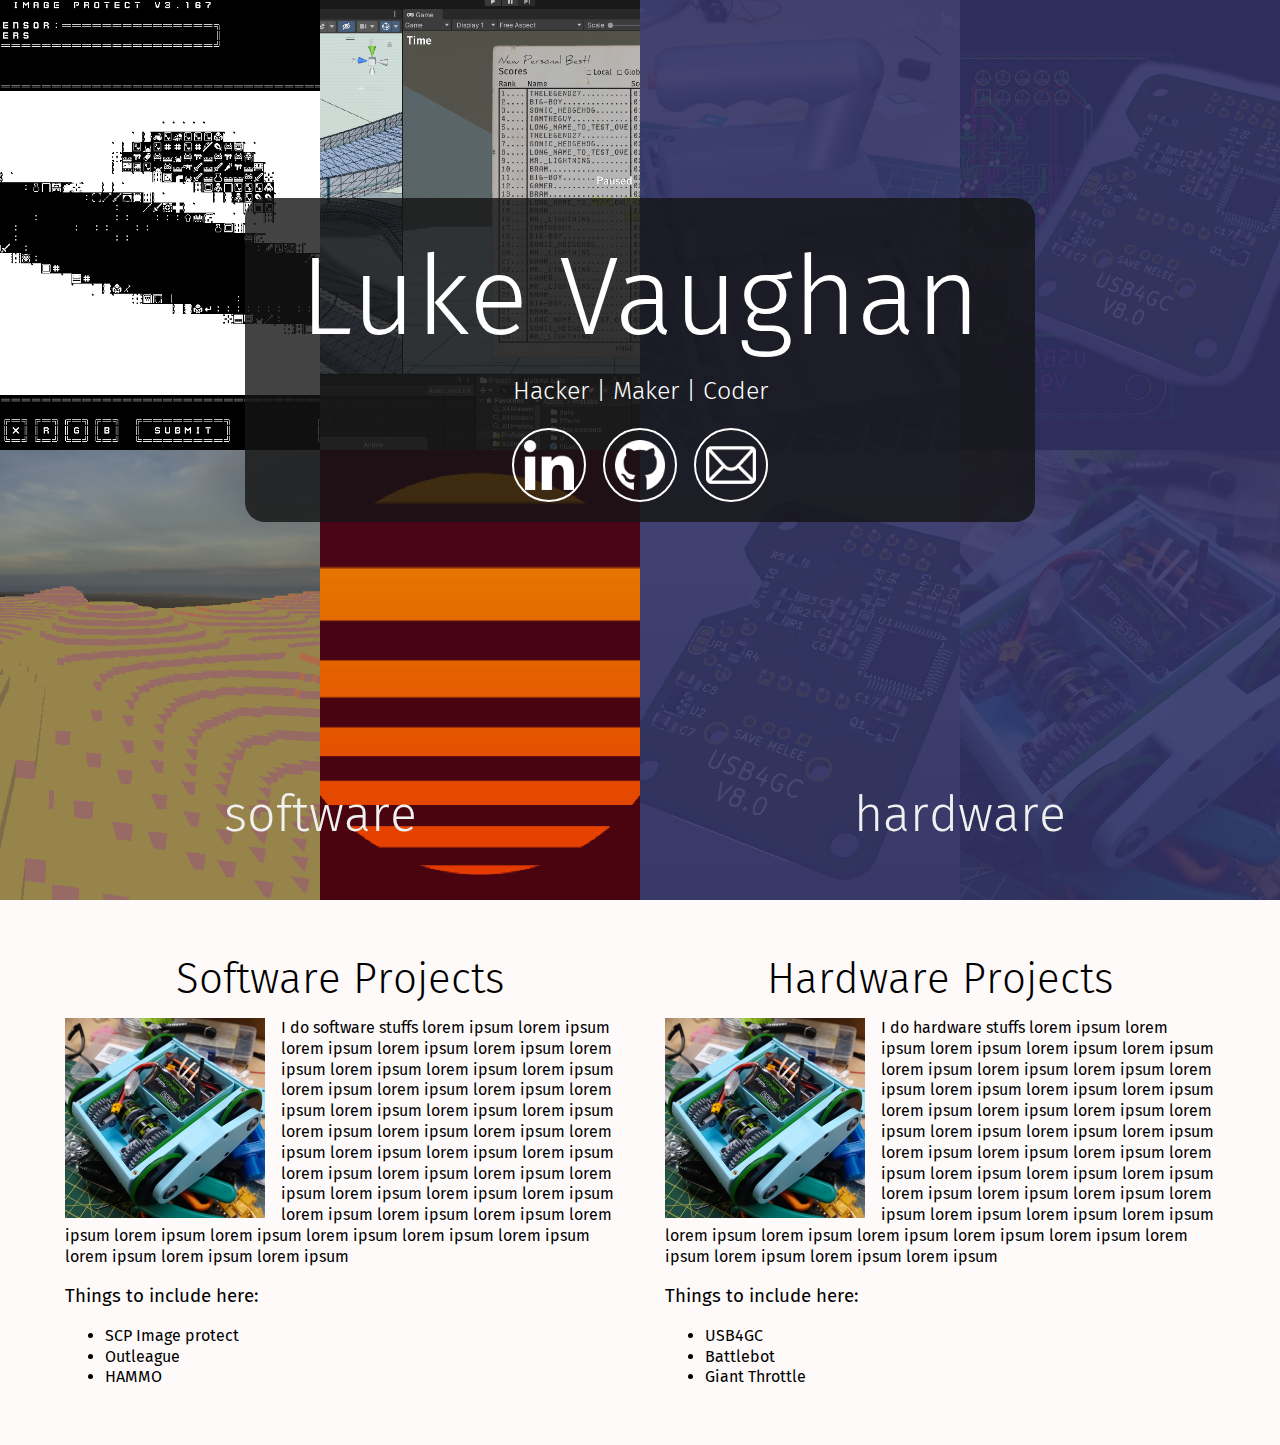
==== index.html @ b19def29 "no more placeholder images" ====
<!DOCTYPE html>
<html lang="en-US">
	<meta name='robots' content='noindex,nofollow' />
    <head>
        <title>BadRAM Portfolio</title>
        <link href="style.css" rel="stylesheet">
    </head>
    <body>
    	<div class="splits">
    		<div class="split">
                <a href="#software">
                <div class="splitcurtain"> </div>
                <img src="imageprotect.jpg" class="splitimg">
                <img src="outleague.png" class="splitimg">
                <img src="voxels.png" class="splitimg">
                <img src="sun.png" class="splitimg">
    			<div class="splitText"><h1>software</h1></div> </a>
    		</div>
    		<div class="split">
                <a href="#hardware">
                <div class="splitcurtain"> </div>
                <img src="throttle.jpg" class="splitimg">
                <img src="pcbfancy.png" class="splitimg">
                <img src="usb4gc.png" class="splitimg">
                <img src="battlebot.png" class="splitimg">
    			<div class="splitText"><h1>hardware</h1></div> </a>
    		</div>
		</div>
        <div class="namePanel">
            <h1 style="font-size: 110px;">Luke Vaughan</h1>
            Hacker | Maker | Coder <br>
            <a href="https://www.linkedin.com/in/Luke-V" class="icons"><img src="icons/linkedin.png" class="iconimg"></a>
            <a href="https://github.com/BadRAM" class="icons"><img src="icons/github.png" class="iconimg"></a>
            <!-- <a href="" class="icons"><img src="icons/document.png" class="iconimg"></a> -->
            <a href="mailto://VaughanLuke32@gmail.com" class="icons"><img src="icons/mail.png" class="iconimg"></a>
        </div>
        <main>
            <section id="software">
                <h1 class="section-header">Software Projects</h1>
                <img src="battlebot.png" class="projectimg">
                <p>
                	I do software stuffs lorem ipsum lorem ipsum lorem ipsum lorem ipsum lorem ipsum lorem ipsum lorem ipsum lorem ipsum lorem ipsum lorem ipsum lorem ipsum lorem ipsum lorem ipsum lorem ipsum lorem ipsum lorem ipsum lorem ipsum lorem ipsum lorem ipsum lorem ipsum lorem ipsum lorem ipsum lorem ipsum lorem ipsum lorem ipsum lorem ipsum lorem ipsum lorem ipsum lorem ipsum lorem ipsum lorem ipsum lorem ipsum lorem ipsum lorem ipsum lorem ipsum lorem ipsum lorem ipsum lorem ipsum lorem ipsum lorem ipsum lorem ipsum lorem ipsum
                </p>
	            <h3>Things to include here:</h3>
	            <ul>
                	<li>SCP Image protect</li>
                	<li>Outleague</li>
                	<li>HAMMO</li>
            	</ul>
            </section>
            <section id="hardware">
                <h1 class="section-header">Hardware Projects</h1>
                <img src="battlebot.png" class="projectimg">
                <p>
                	I do hardware stuffs lorem ipsum lorem ipsum lorem ipsum lorem ipsum lorem ipsum lorem ipsum lorem ipsum lorem ipsum lorem ipsum lorem ipsum lorem ipsum lorem ipsum lorem ipsum lorem ipsum lorem ipsum lorem ipsum lorem ipsum lorem ipsum lorem ipsum lorem ipsum lorem ipsum lorem ipsum lorem ipsum lorem ipsum lorem ipsum lorem ipsum lorem ipsum lorem ipsum lorem ipsum lorem ipsum lorem ipsum lorem ipsum lorem ipsum lorem ipsum lorem ipsum lorem ipsum lorem ipsum lorem ipsum lorem ipsum lorem ipsum lorem ipsum lorem ipsum
                </p>
                <h3 style="font-weight: normal;">Things to include here:</h3>
                <ul>
	                <li>USB4GC</li>
	                <li>Battlebot </li>
	                <li>Giant Throttle </li>
	            </ul>
            </section>
        </main>
        <footer>
        </footer>
    </body>
</html>
---- style.css ----
/* Global */
html,
body {
    background-color: #FFFAFA;
    font-family: "fira", sans-serif; 
    font-size: 16px;
    line-height: 1.3em;

    width: 100%;

    margin: 0px;

    /* flex stuff */
    display: flex;
    flex-direction: column;
    align-items: center;
    gap: 1em;
}

h1 {
    font-family: "fira-light";
    font-weight: normal;
}

h2, h3, h4{
    font-family: "fira";
    font-weight: normal;
}

/* Links */
body a {
    color: #9999F0;
    font-weight: bold;
    text-decoration: none;
}

/* All content */
main, header, footer, nav {
    background-color: #FFFAFA;
    width: 1200px;
    z-index: 5;
}

/* Banner */
header {
    background-color: inherit;
    padding: 25px;
    font-family: monospace;
    text-align: center;
}

/* Main content */
main {
    display: flex;
    flex-direction: row;
    /*gap: 1em;*/
}

main section {
    padding: 25px;
    flex: 2;
}

/* Footer */
footer {
    background-color: inherit;
    display: flex;
    justify-content: center;
}

.splits {
    width: 100%;
    height: 100vh;
    /*background-color: #333366;*/
/*    position: absolute;
    top: 0px;
    right: 0px;*/
    z-index: 2;
}

.split {
    float:left;
    width: 50%;
    height: 100%;
/*    opacity: 0.1;
    transition: 0.5s;*/
}


.splitcurtain
{
    position: absolute;
    width: 50%;
    height: 100%;
    margin: 0;
    padding: 0;
    z-index: 3;
    background-color: #333366;
    opacity: 0.9;
    transition: 0.5s;
}

.splitcurtain:hover {opacity: 0}


.splitimg {
    float: left;
    width:50%; 
    height:50%; 
    object-fit:cover;
    z-index: 2;
}


.splitText {
    color: #F0F0F0;
    position: absolute;
    bottom: 10%;
    height: 40px;
    width: 50%;
    text-align: center;
    font-size: 25px;
    font-family: "fira", sans-serif;
    pointer-events: none; 
    z-index: 6;
}

.section-header {
    text-align: center; 
    font-size: 42px;
}

.namePanel {
    position: absolute;
    top: 40%;
    left: 50%;
    transform: translateX(-50%) translateY(-50%);
    width: 760px;
    font-family: "fira-light", sans-serif;
    text-align: center;
    color: #FFFFFF;

    /*color: #605BA3;*/
    font-size: 25px;

    padding: 15px;
    border-radius: 20px;
    background-color: rgba(20, 20, 20, 0.8);
    z-index: 5;
}


.nameText {
    opacity: 1;
}

.icons {
    margin: 5px;
    margin-top: 26px;
    padding: 10px;
    background-color: rgba(255, 255, 255, 0.0);
    color: #FFFFFF;
    border-radius: 50%;
    /*border-width: 2px;
    border-style: solid;*/
    border: 2px solid #FFFFFF;
    display: inline-block;
    height: 50px;
    width: 50px;
    transition: 0.2s;
}

.icons:hover {background-color: rgba(102, 102, 204, 1.0);}

.iconimg {
    height: 50px;
    width: 50px;
    transition: 0.2s;
    color: #FFFFFF;
}

.iconimg:hover {color: #000000;}

.projectimg {
    float: left;
    width: 200px;
    object-fit: fill;
    margin-right: 16px;
}


@font-face {
  font-family: rubik;
  src: url(font/rubik/Rubik-Regular.ttf);
}

@font-face {
  font-family: fira;
  src: url(font/fira/FiraSans-Regular.ttf);
}

@font-face {
  font-family: fira-light;
  src: url(font/fira/FiraSans-Light.ttf);
}
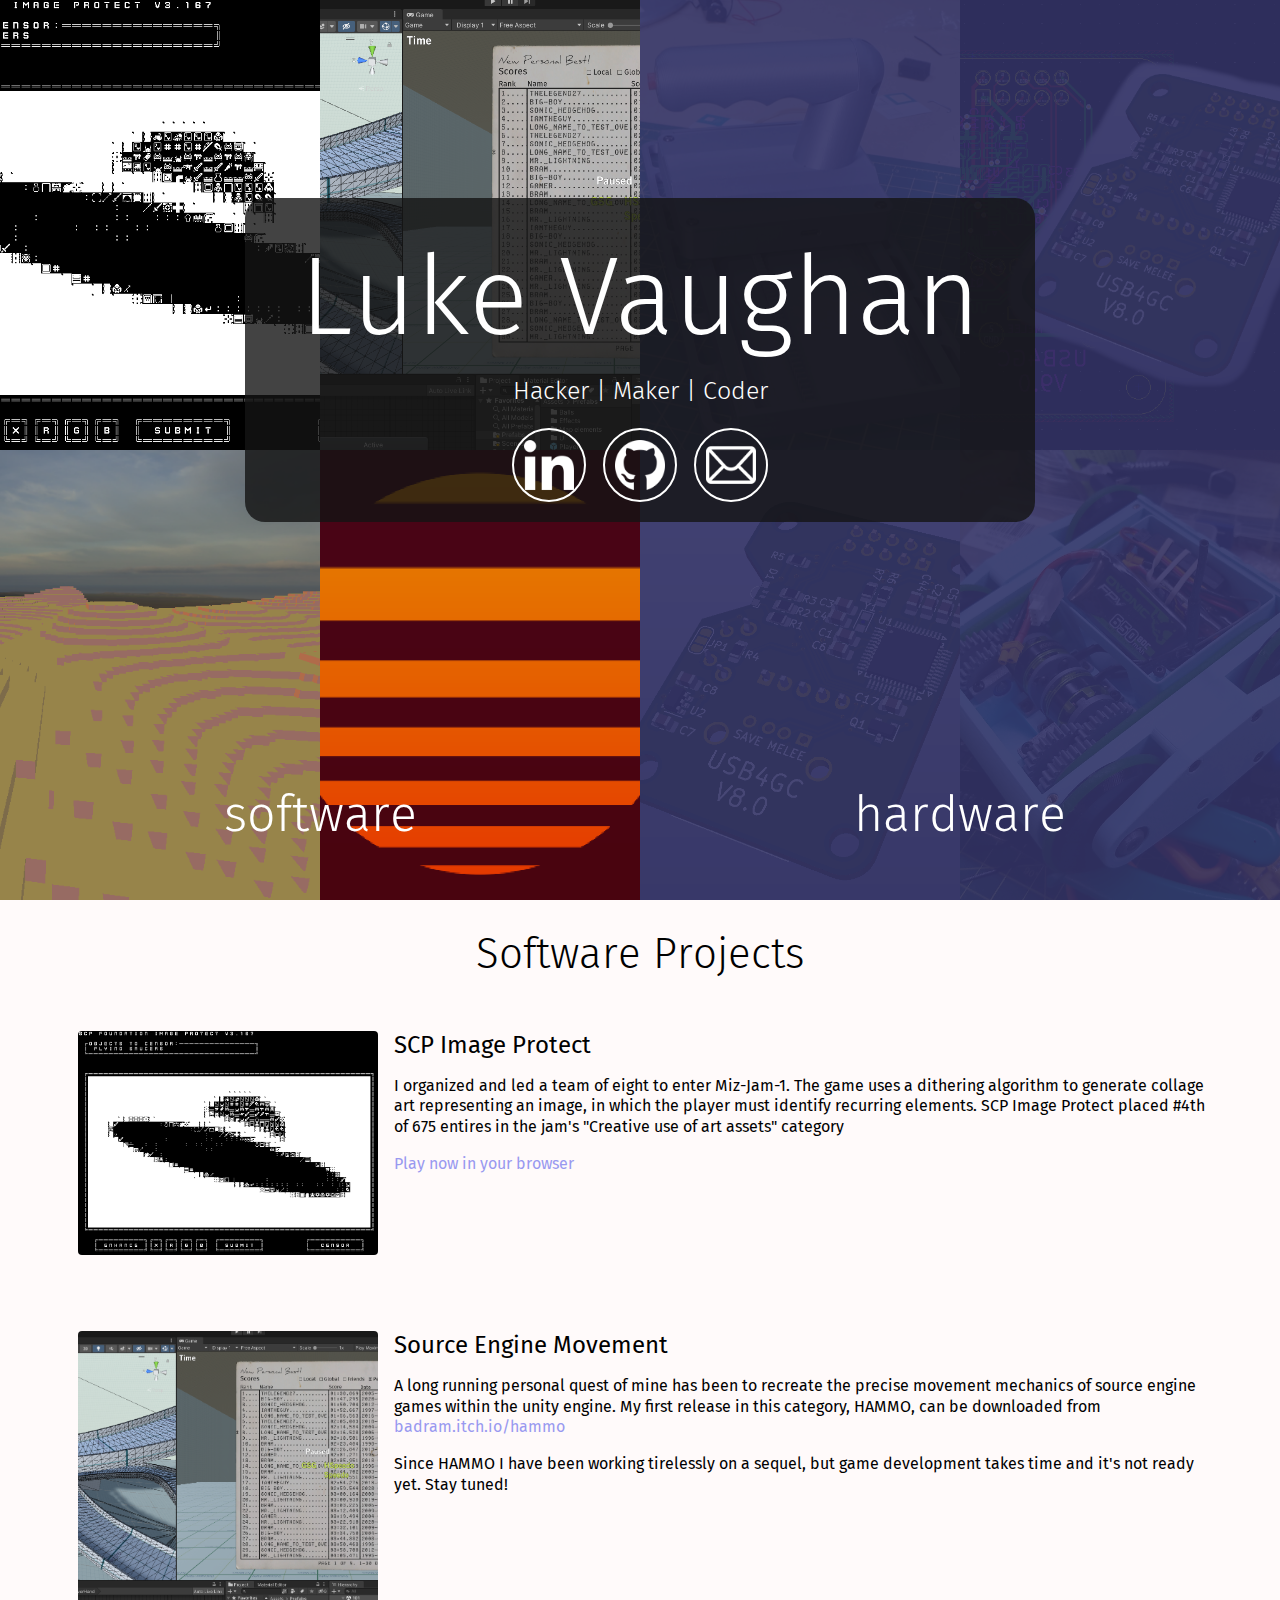
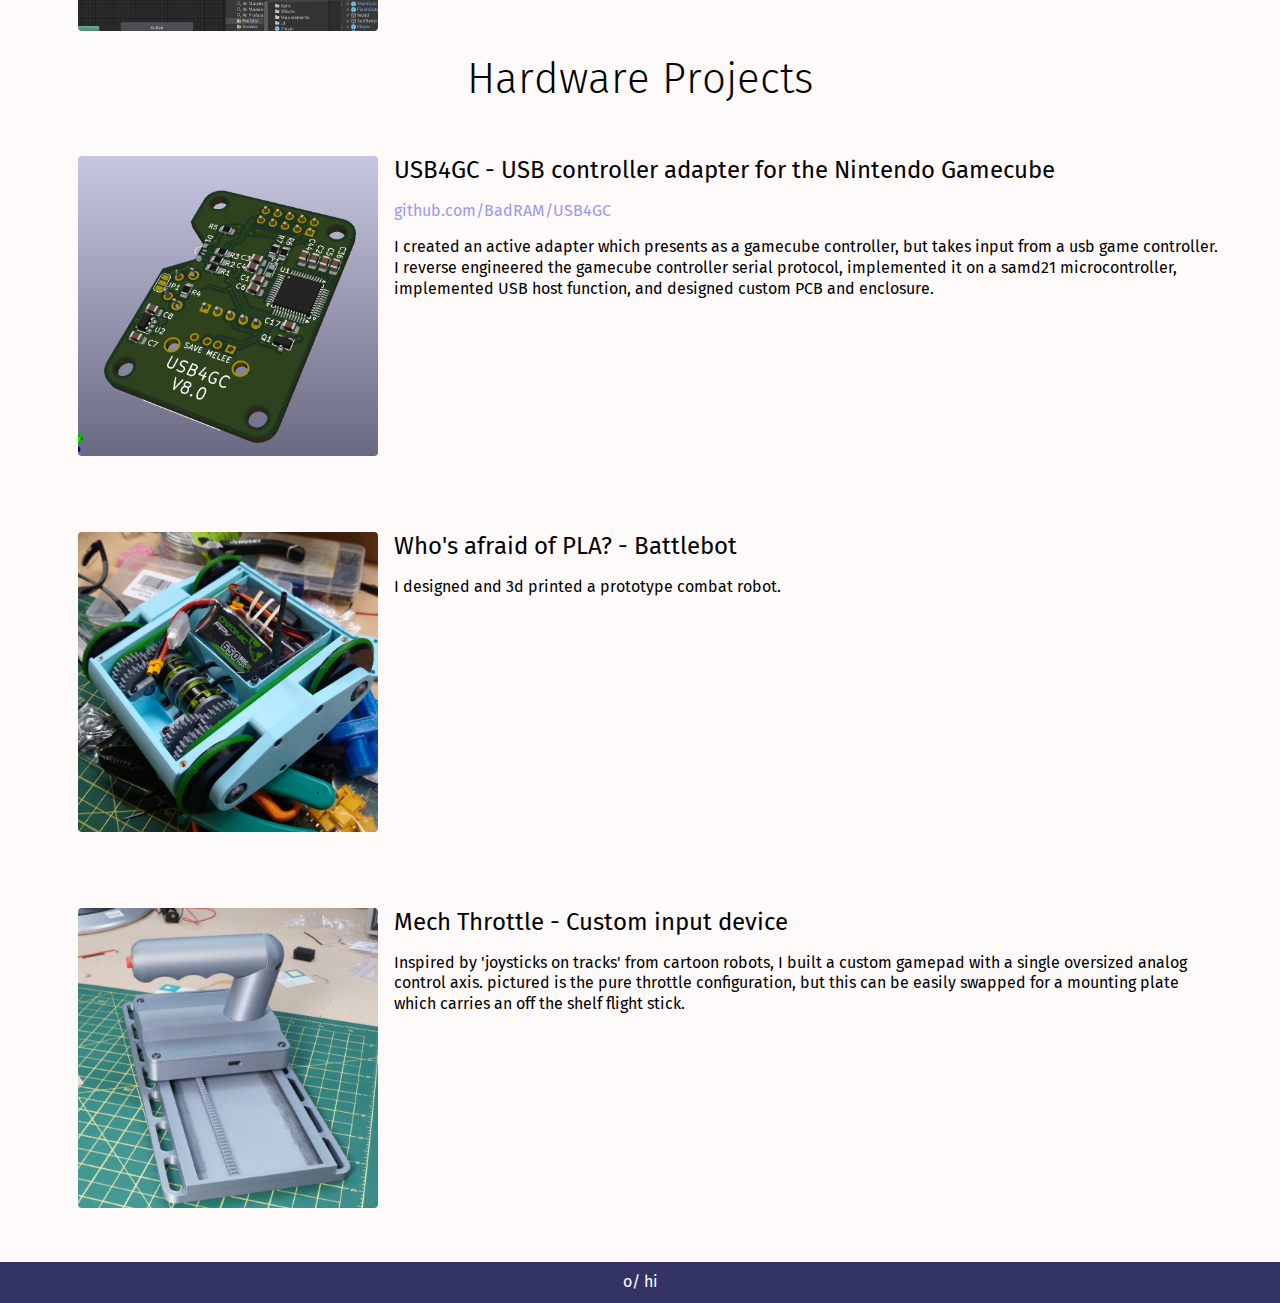
==== commit c52eccee: "feature complete" ====
--- a/index.html
+++ b/index.html
@@ -35,34 +35,51 @@
             <a href="mailto://VaughanLuke32@gmail.com" class="icons"><img src="icons/mail.png" class="iconimg"></a>
         </div>
         <main>
-            <section id="software">
-                <h1 class="section-header">Software Projects</h1>
+            <h1 class="section-header" id="software">Software Projects</h1>
+            <section>
+                <img src="imageprotect.jpg" class="projectimg">
+                <h2>SCP Image Protect</h2>
+                <p>
+                    I organized and led a team of eight to enter Miz-Jam-1. The game uses a dithering algorithm to generate collage art representing an image, in which the player must identify recurring elements. SCP Image Protect placed #4th of 675 entires in the jam's "Creative use of art assets" category
+                </p>
+                <a href="https://blip-id-did-dip.itch.io/scp">Play now in your browser</a>
+            </section>
+            <section>
+                <img src="outleague.png" class="projectimg">
+                <h2>Source Engine Movement</h2>
+                <p>
+                    A long running personal quest of mine has been to recreate the precise movement mechanics of source engine games within the unity engine. My first release in this category, HAMMO, can be downloaded from <a href="https://badram.itch.io/hammo">badram.itch.io/hammo</a>
+                </p>
+                <p>
+                    Since HAMMO I have been working tirelessly on a sequel, but game development takes time and it's not ready yet. Stay tuned!
+                </p>
+            </section>
+            <h1 class="section-header" id="hardware">Hardware Projects</h1>
+            <section>
+                <img src="usb4gc.png" class="projectimg">
+                <h2>USB4GC - USB controller adapter for the Nintendo Gamecube</h2>
+                <a href="https://github.com/BadRAM/USB4GC">github.com/BadRAM/USB4GC</a>
+                <p>
+                    I created an active adapter which presents as a gamecube controller, but takes input from a usb game controller. I reverse engineered the gamecube controller serial protocol, implemented it on a samd21 microcontroller, implemented USB host function, and designed custom PCB and enclosure.
+                </p>
+            </section>
+            <section>
                 <img src="battlebot.png" class="projectimg">
+                <h2>Who's afraid of PLA? - Battlebot</h2>
                 <p>
-                	I do software stuffs lorem ipsum lorem ipsum lorem ipsum lorem ipsum lorem ipsum lorem ipsum lorem ipsum lorem ipsum lorem ipsum lorem ipsum lorem ipsum lorem ipsum lorem ipsum lorem ipsum lorem ipsum lorem ipsum lorem ipsum lorem ipsum lorem ipsum lorem ipsum lorem ipsum lorem ipsum lorem ipsum lorem ipsum lorem ipsum lorem ipsum lorem ipsum lorem ipsum lorem ipsum lorem ipsum lorem ipsum lorem ipsum lorem ipsum lorem ipsum lorem ipsum lorem ipsum lorem ipsum lorem ipsum lorem ipsum lorem ipsum lorem ipsum lorem ipsum
+                    I designed and 3d printed a prototype combat robot.
                 </p>
-	            <h3>Things to include here:</h3>
-	            <ul>
-                	<li>SCP Image protect</li>
-                	<li>Outleague</li>
-                	<li>HAMMO</li>
-            	</ul>
             </section>
-            <section id="hardware">
-                <h1 class="section-header">Hardware Projects</h1>
-                <img src="battlebot.png" class="projectimg">
+            <section>
+                <img src="throttle.jpg" class="projectimg">
+                <h2>Mech Throttle - Custom input device</h2>
                 <p>
-                	I do hardware stuffs lorem ipsum lorem ipsum lorem ipsum lorem ipsum lorem ipsum lorem ipsum lorem ipsum lorem ipsum lorem ipsum lorem ipsum lorem ipsum lorem ipsum lorem ipsum lorem ipsum lorem ipsum lorem ipsum lorem ipsum lorem ipsum lorem ipsum lorem ipsum lorem ipsum lorem ipsum lorem ipsum lorem ipsum lorem ipsum lorem ipsum lorem ipsum lorem ipsum lorem ipsum lorem ipsum lorem ipsum lorem ipsum lorem ipsum lorem ipsum lorem ipsum lorem ipsum lorem ipsum lorem ipsum lorem ipsum lorem ipsum lorem ipsum lorem ipsum
+                    Inspired by 'joysticks on tracks' from cartoon robots, I built a custom gamepad with a single oversized analog control axis. pictured is the pure throttle configuration, but this can be easily swapped for a mounting plate which carries an off the shelf flight stick.
                 </p>
-                <h3 style="font-weight: normal;">Things to include here:</h3>
-                <ul>
-	                <li>USB4GC</li>
-	                <li>Battlebot </li>
-	                <li>Giant Throttle </li>
-	            </ul>
             </section>
         </main>
         <footer>
+            o/ hi
         </footer>
     </body>
 </html>--- a/style.css
+++ b/style.css
@@ -15,6 +15,8 @@
     flex-direction: column;
     align-items: center;
     gap: 1em;
+
+    scroll-behavior: smooth;
 }
 
 h1 {
@@ -30,14 +32,14 @@
 /* Links */
 body a {
     color: #9999F0;
-    font-weight: bold;
+/*    font-weight: bold;*/
     text-decoration: none;
 }
 
 /* All content */
-main, header, footer, nav {
+main, header, nav {
     background-color: #FFFAFA;
-    width: 1200px;
+    max-width: 1200px;
     z-index: 5;
 }
 
@@ -51,21 +53,32 @@
 
 /* Main content */
 main {
-    display: flex;
-    flex-direction: row;
+    /*display: flex;*/
+    /*flex-direction: row;*/
     /*gap: 1em;*/
 }
 
 main section {
-    padding: 25px;
+    padding: 22px;
+/*    margin-top: 22px;
+    margin-bottom: 22px;
+    margin-left: 0px;
+    margin-right: 0px;*/
+    width: 100%;
+    box-sizing: border-box;
     flex: 2;
+    float: left;
 }
 
 /* Footer */
 footer {
-    background-color: inherit;
+    background-color: #333366;
+    color: #FFFFFF;
     display: flex;
     justify-content: center;
+    width: 100%;
+    padding-top: 10px;
+    padding-bottom: 10px;
 }
 
 .splits {
@@ -113,7 +126,7 @@
 
 
 .splitText {
-    color: #F0F0F0;
+    color: #FFFFFF;
     position: absolute;
     bottom: 10%;
     height: 40px;
@@ -183,9 +196,10 @@
 
 .projectimg {
     float: left;
-    width: 200px;
+    width: 300px;
     object-fit: fill;
-    margin-right: 16px;
+    margin: 16px;
+    border-radius: 4px;
 }
 
 
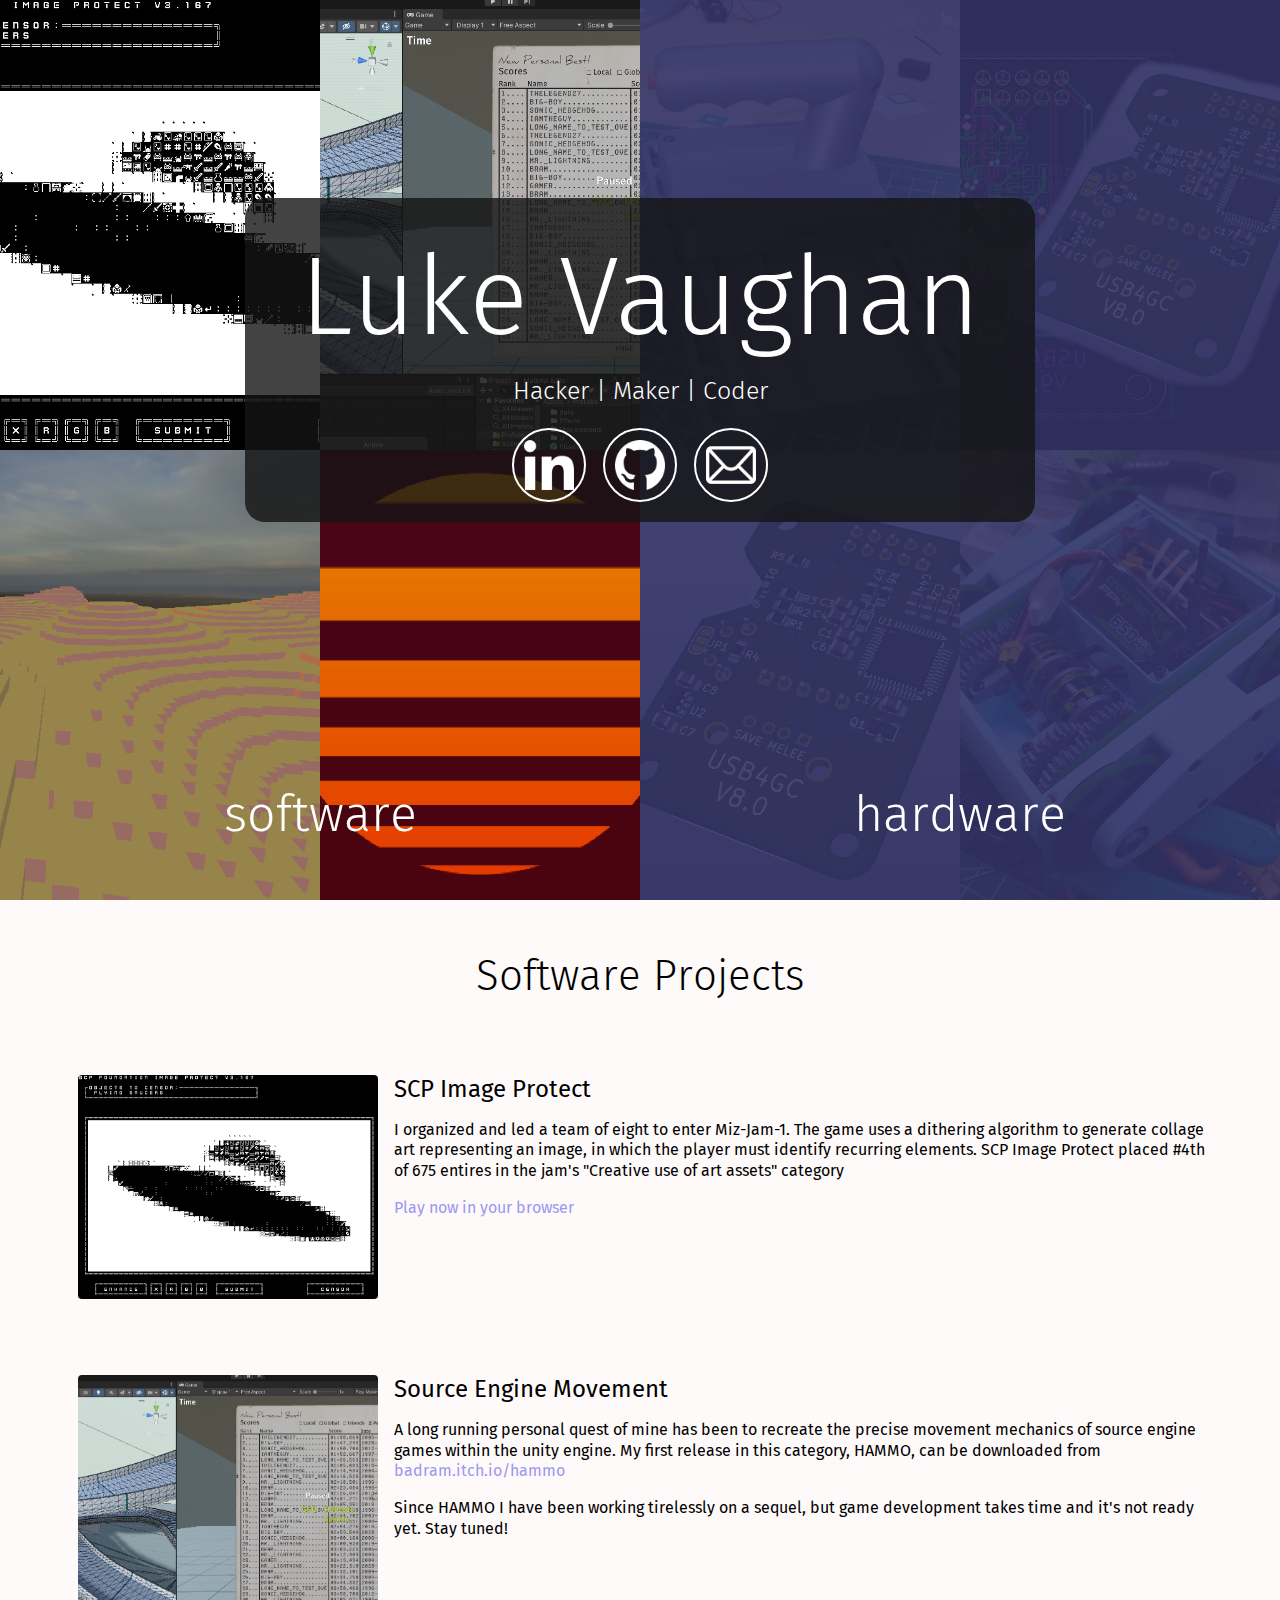
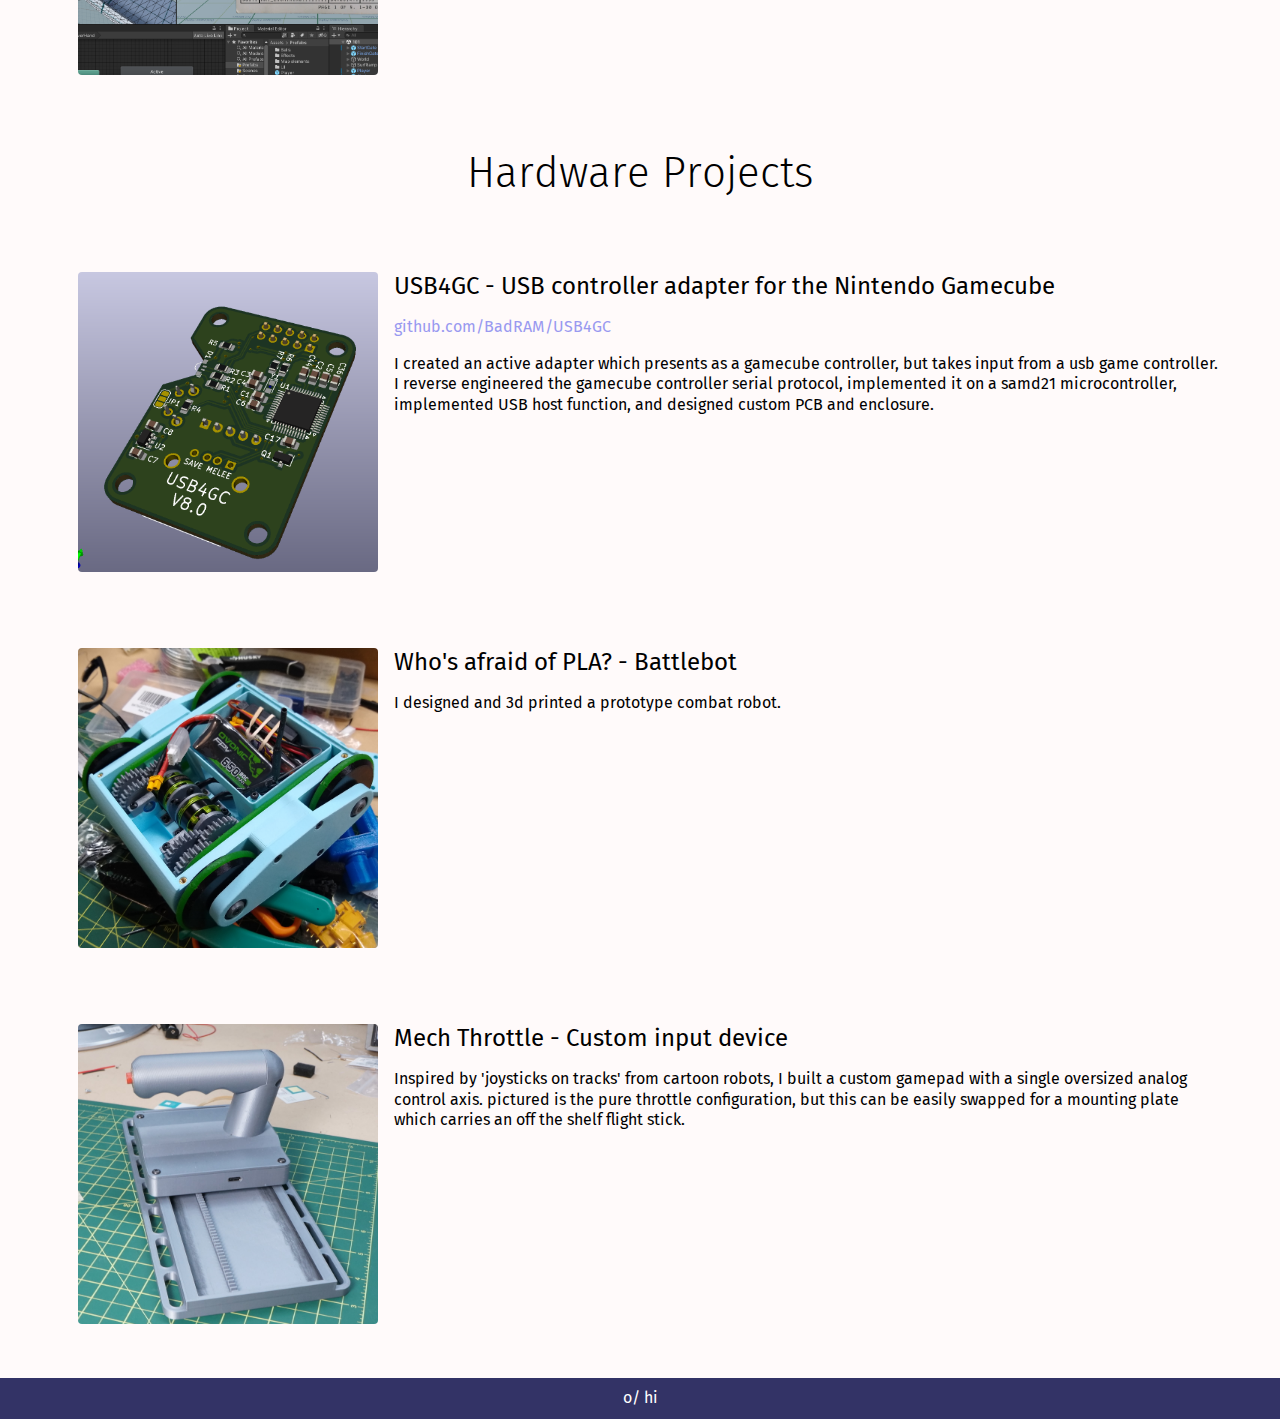
==== commit 964451f9: "fixed chapter links" ====
--- a/index.html
+++ b/index.html
@@ -35,7 +35,10 @@
             <a href="mailto://VaughanLuke32@gmail.com" class="icons"><img src="icons/mail.png" class="iconimg"></a>
         </div>
         <main>
-            <h1 class="section-header" id="software">Software Projects</h1>
+            <div id="software"></div>
+            <section>
+                <h1 class="section-header">Software Projects</h1>
+            </section>
             <section>
                 <img src="imageprotect.jpg" class="projectimg">
                 <h2>SCP Image Protect</h2>
@@ -54,7 +57,9 @@
                     Since HAMMO I have been working tirelessly on a sequel, but game development takes time and it's not ready yet. Stay tuned!
                 </p>
             </section>
-            <h1 class="section-header" id="hardware">Hardware Projects</h1>
+            <section id="hardware">
+                <h1 class="section-header">Hardware Projects</h1>
+            </section>
             <section>
                 <img src="usb4gc.png" class="projectimg">
                 <h2>USB4GC - USB controller adapter for the Nintendo Gamecube</h2>
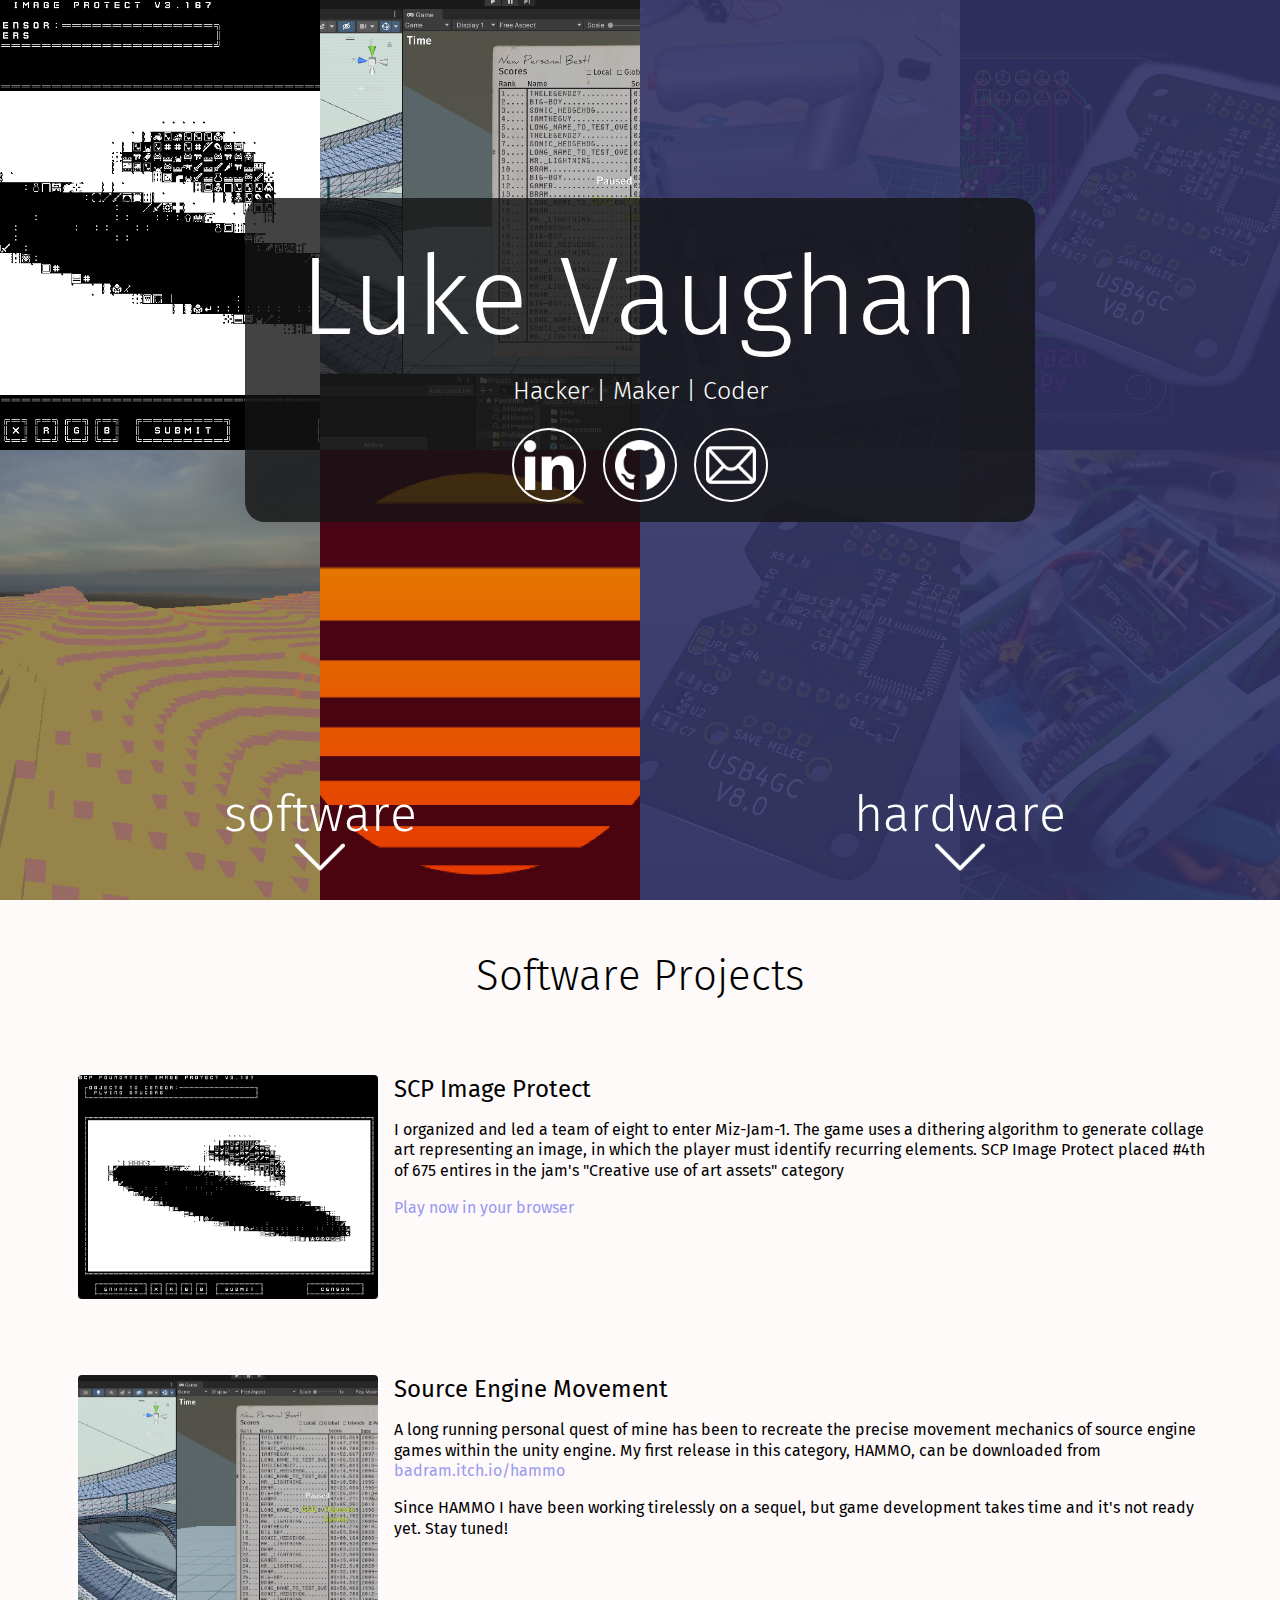
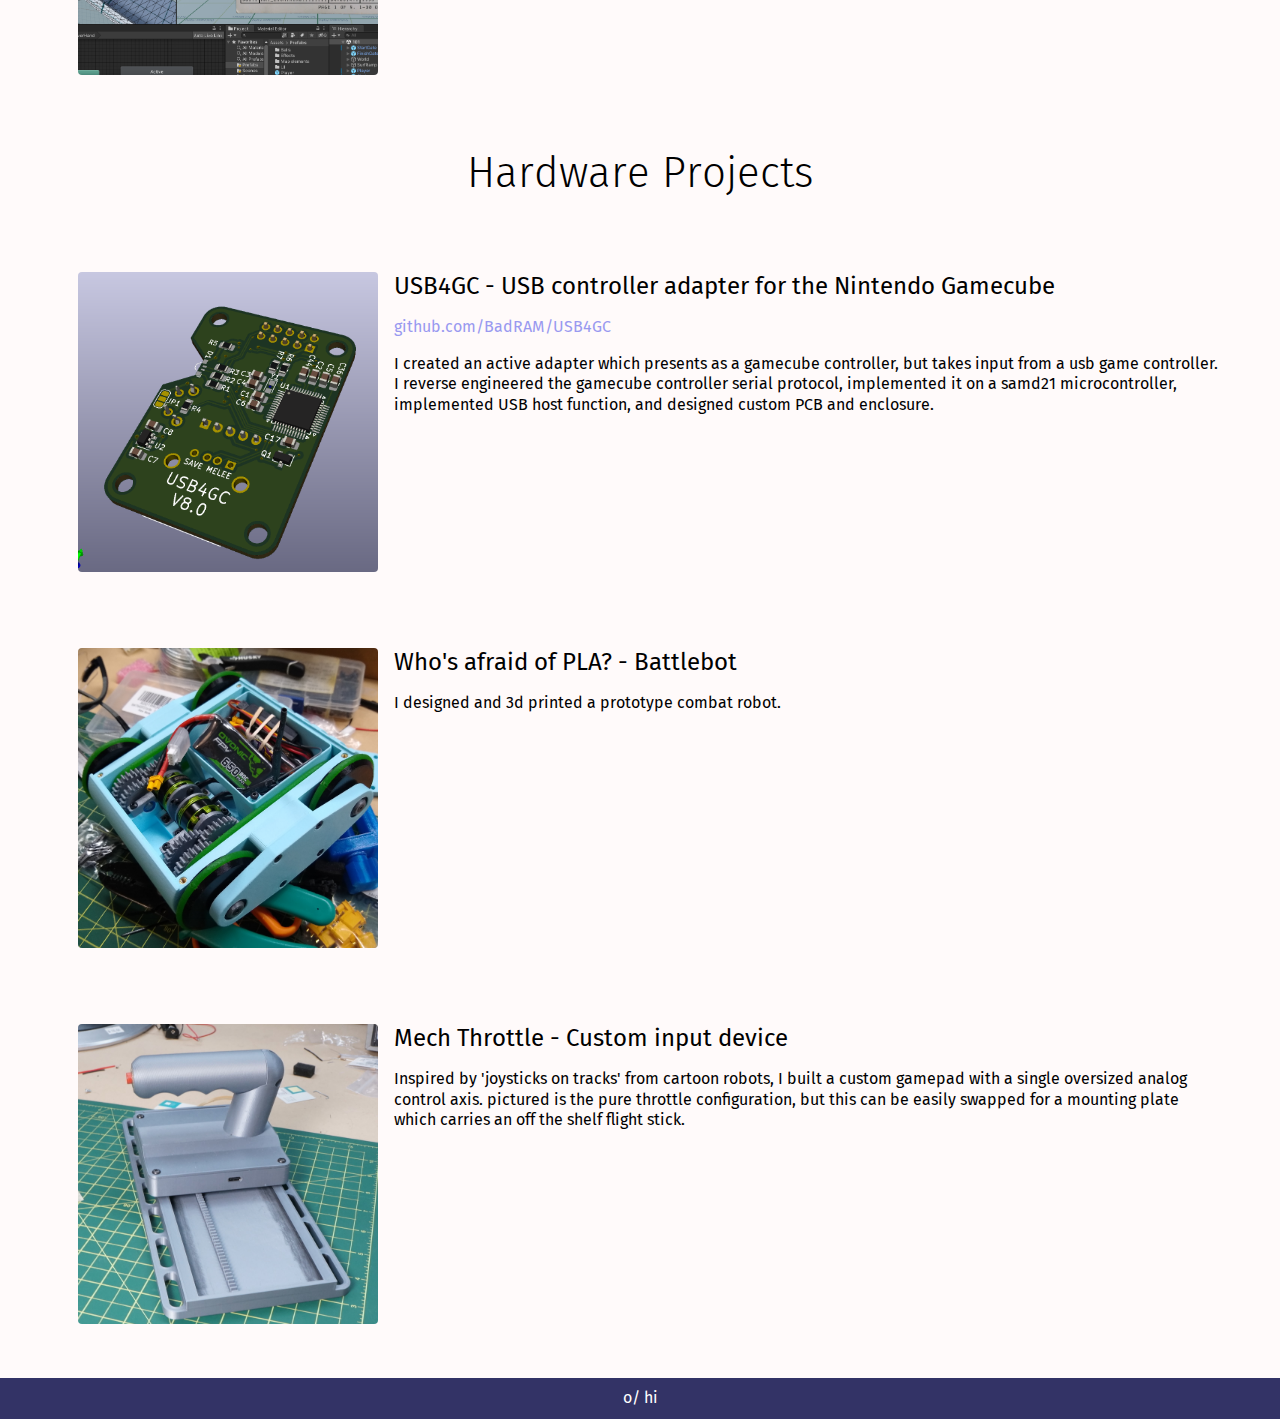
==== commit 6a3a57bf: "added arrows to link panels" ====
--- a/index.html
+++ b/index.html
@@ -14,7 +14,8 @@
                 <img src="outleague.png" class="splitimg">
                 <img src="voxels.png" class="splitimg">
                 <img src="sun.png" class="splitimg">
-    			<div class="splitText"><h1>software</h1></div> </a>
+    			<div class="splitText"><h1>software</h1></div>
+                <img class="split-arrow" src="icons/arrow-down.png"> </a>
     		</div>
     		<div class="split">
                 <a href="#hardware">
@@ -23,7 +24,8 @@
                 <img src="pcbfancy.png" class="splitimg">
                 <img src="usb4gc.png" class="splitimg">
                 <img src="battlebot.png" class="splitimg">
-    			<div class="splitText"><h1>hardware</h1></div> </a>
+    			<div class="splitText"><h1>hardware</h1></div> 
+                <img class="split-arrow" src="icons/arrow-down.png"> </a>
     		</div>
 		</div>
         <div class="namePanel">
--- a/style.css
+++ b/style.css
@@ -134,6 +134,17 @@
     text-align: center;
     font-size: 25px;
     font-family: "fira", sans-serif;
+    pointer-events: none; 
+    z-index: 6;
+}
+
+.split-arrow {
+    position: absolute;
+    bottom: 2%;
+    height: 50px;
+    width: 50%;
+    display: block;
+    object-fit: contain;
     pointer-events: none; 
     z-index: 6;
 }
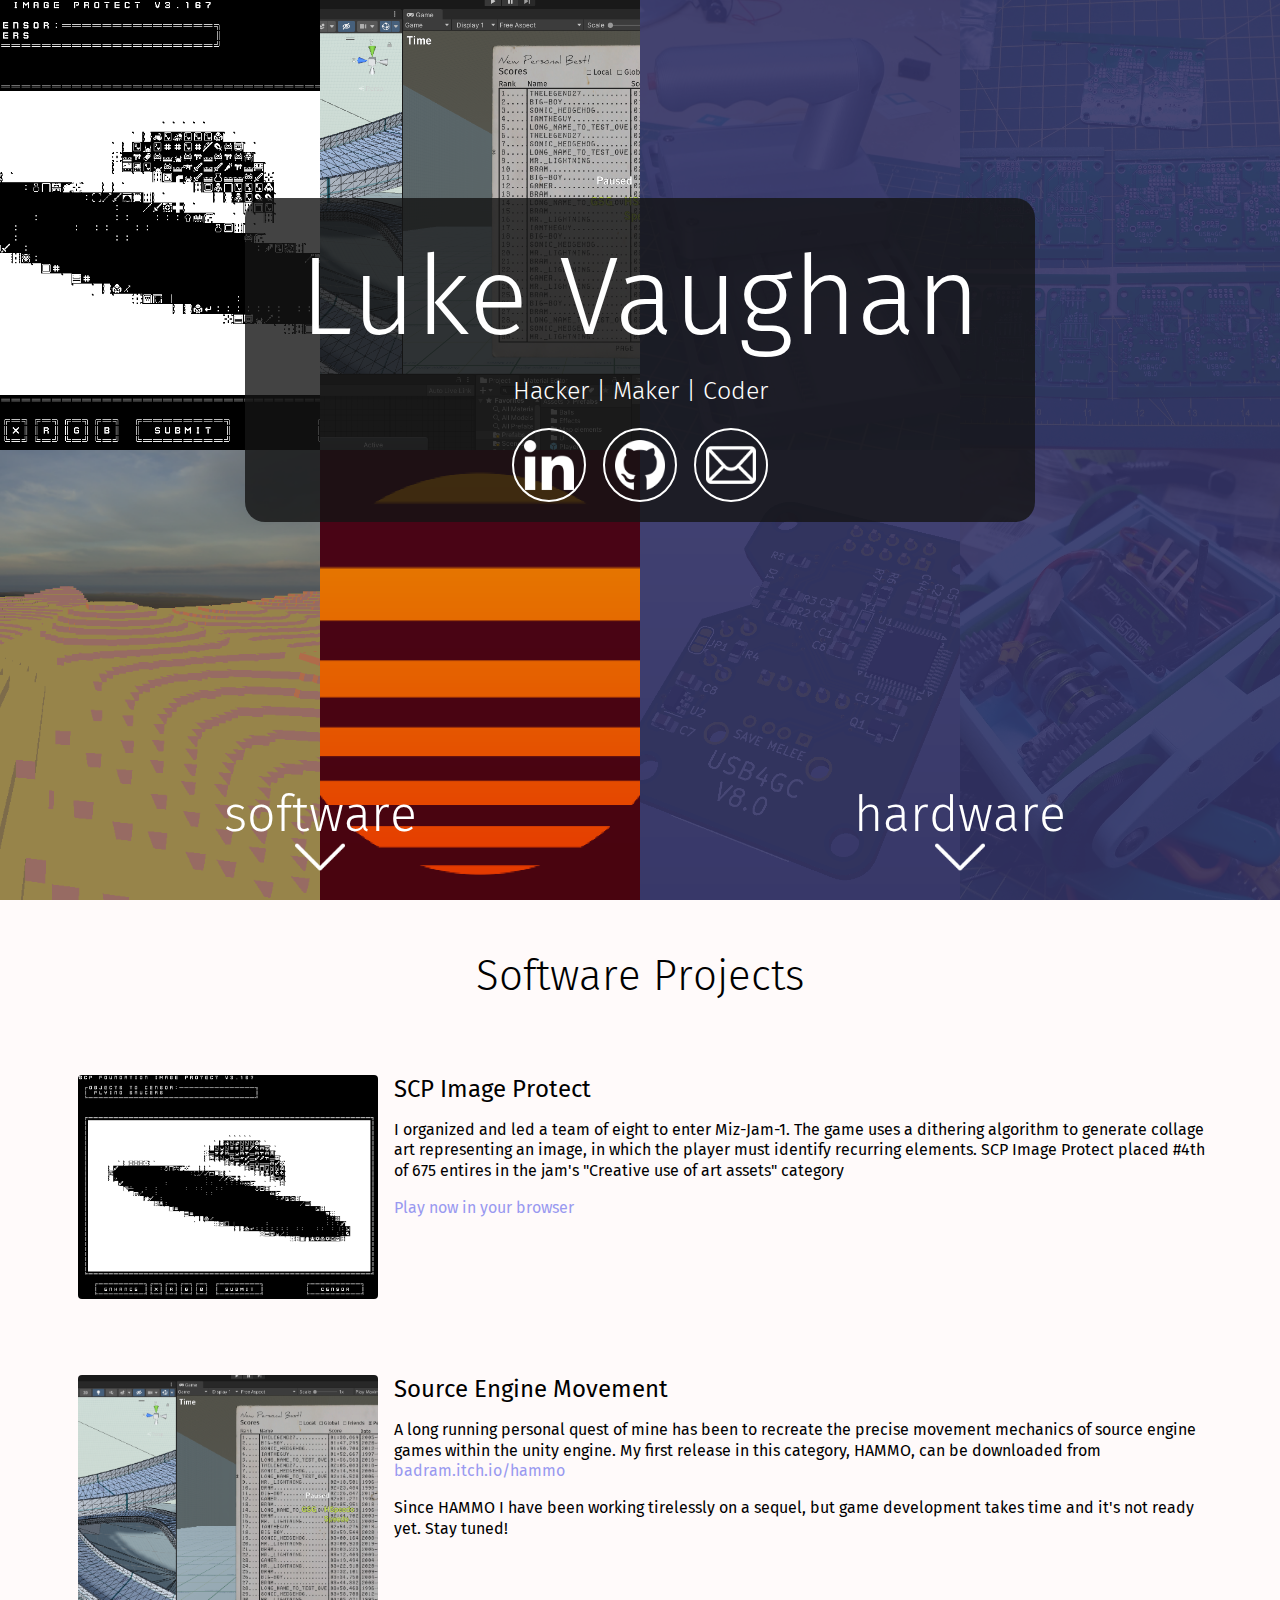
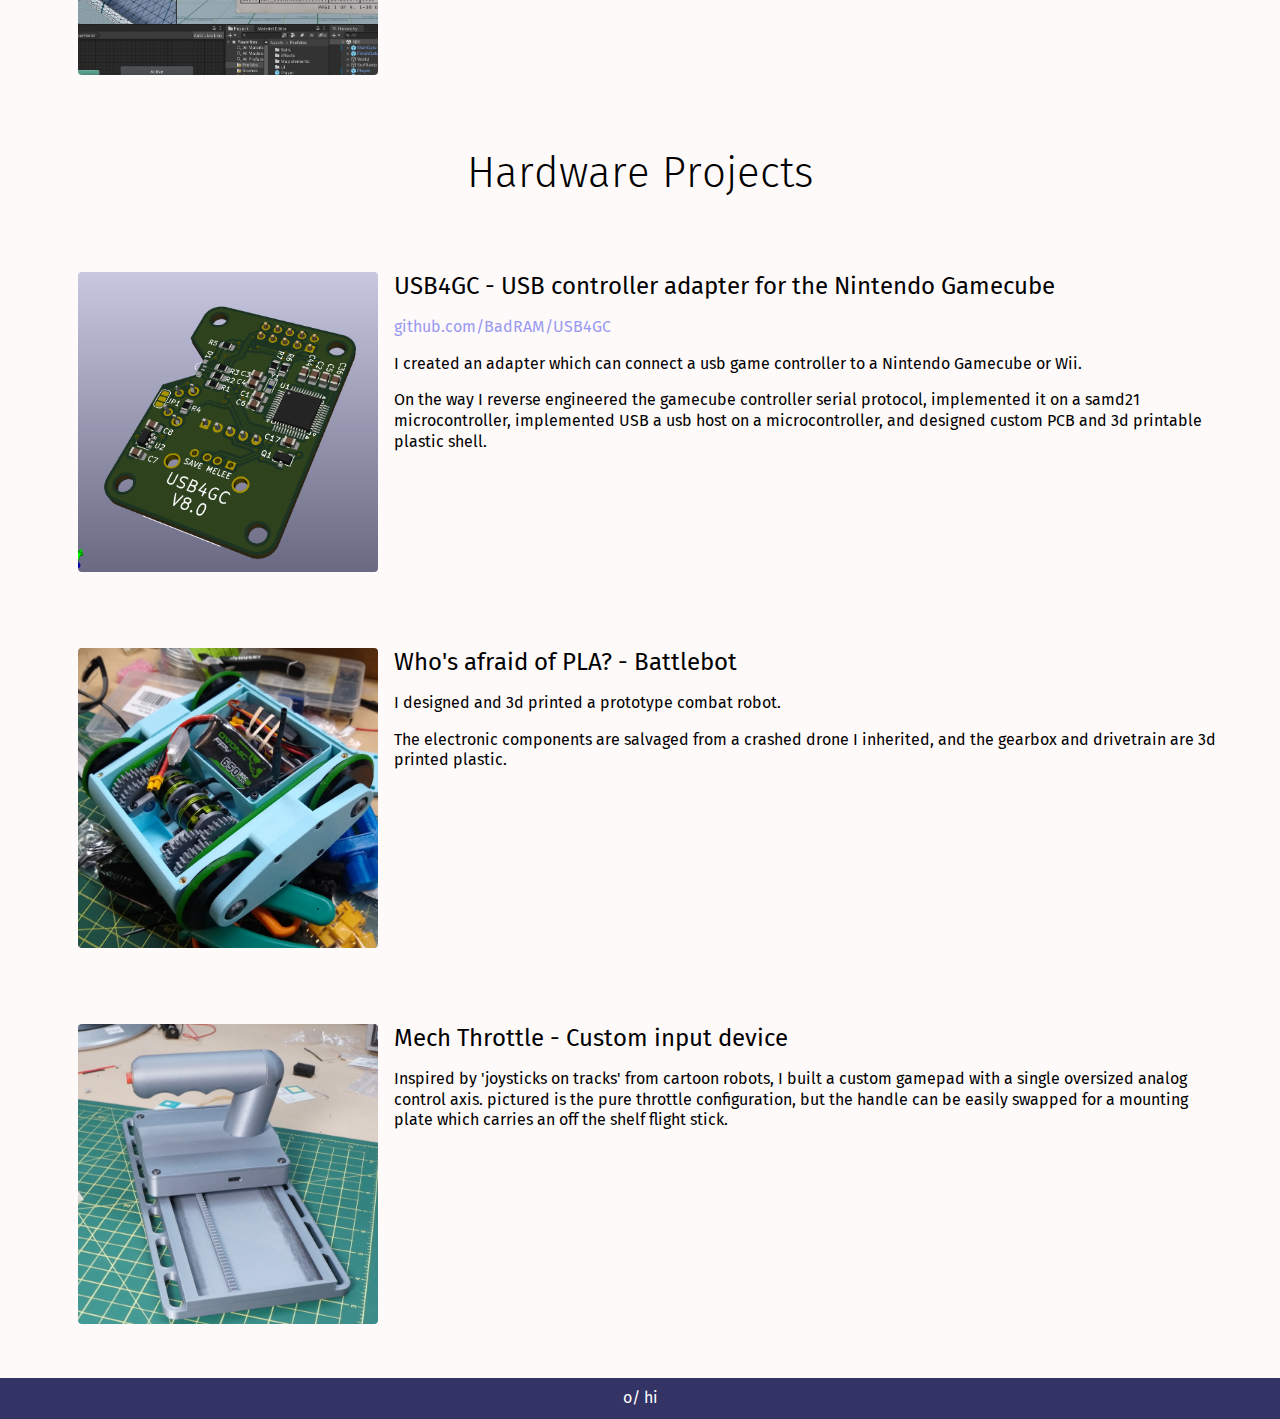
==== commit 9cb7ffc4: "gonna have to do for now" ====
--- a/index.html
+++ b/index.html
@@ -21,7 +21,7 @@
                 <a href="#hardware">
                 <div class="splitcurtain"> </div>
                 <img src="throttle.jpg" class="splitimg">
-                <img src="pcbfancy.png" class="splitimg">
+                <img src="panels.png" class="splitimg">
                 <img src="usb4gc.png" class="splitimg">
                 <img src="battlebot.png" class="splitimg">
     			<div class="splitText"><h1>hardware</h1></div> 
@@ -67,7 +67,10 @@
                 <h2>USB4GC - USB controller adapter for the Nintendo Gamecube</h2>
                 <a href="https://github.com/BadRAM/USB4GC">github.com/BadRAM/USB4GC</a>
                 <p>
-                    I created an active adapter which presents as a gamecube controller, but takes input from a usb game controller. I reverse engineered the gamecube controller serial protocol, implemented it on a samd21 microcontroller, implemented USB host function, and designed custom PCB and enclosure.
+                    I created an adapter which can connect a usb game controller to a Nintendo Gamecube or Wii. 
+                </p>
+                <p>
+                    On the way I reverse engineered the gamecube controller serial protocol, implemented it on a samd21 microcontroller, implemented USB a usb host on a microcontroller, and designed custom PCB and 3d printable plastic shell. 
                 </p>
             </section>
             <section>
@@ -76,12 +79,15 @@
                 <p>
                     I designed and 3d printed a prototype combat robot.
                 </p>
+                <p>
+                    The electronic components are salvaged from a crashed drone I inherited, and the gearbox and drivetrain are 3d printed plastic.
+                </p>
             </section>
             <section>
                 <img src="throttle.jpg" class="projectimg">
                 <h2>Mech Throttle - Custom input device</h2>
                 <p>
-                    Inspired by 'joysticks on tracks' from cartoon robots, I built a custom gamepad with a single oversized analog control axis. pictured is the pure throttle configuration, but this can be easily swapped for a mounting plate which carries an off the shelf flight stick.
+                    Inspired by 'joysticks on tracks' from cartoon robots, I built a custom gamepad with a single oversized analog control axis. pictured is the pure throttle configuration, but the handle can be easily swapped for a mounting plate which carries an off the shelf flight stick.
                 </p>
             </section>
         </main>
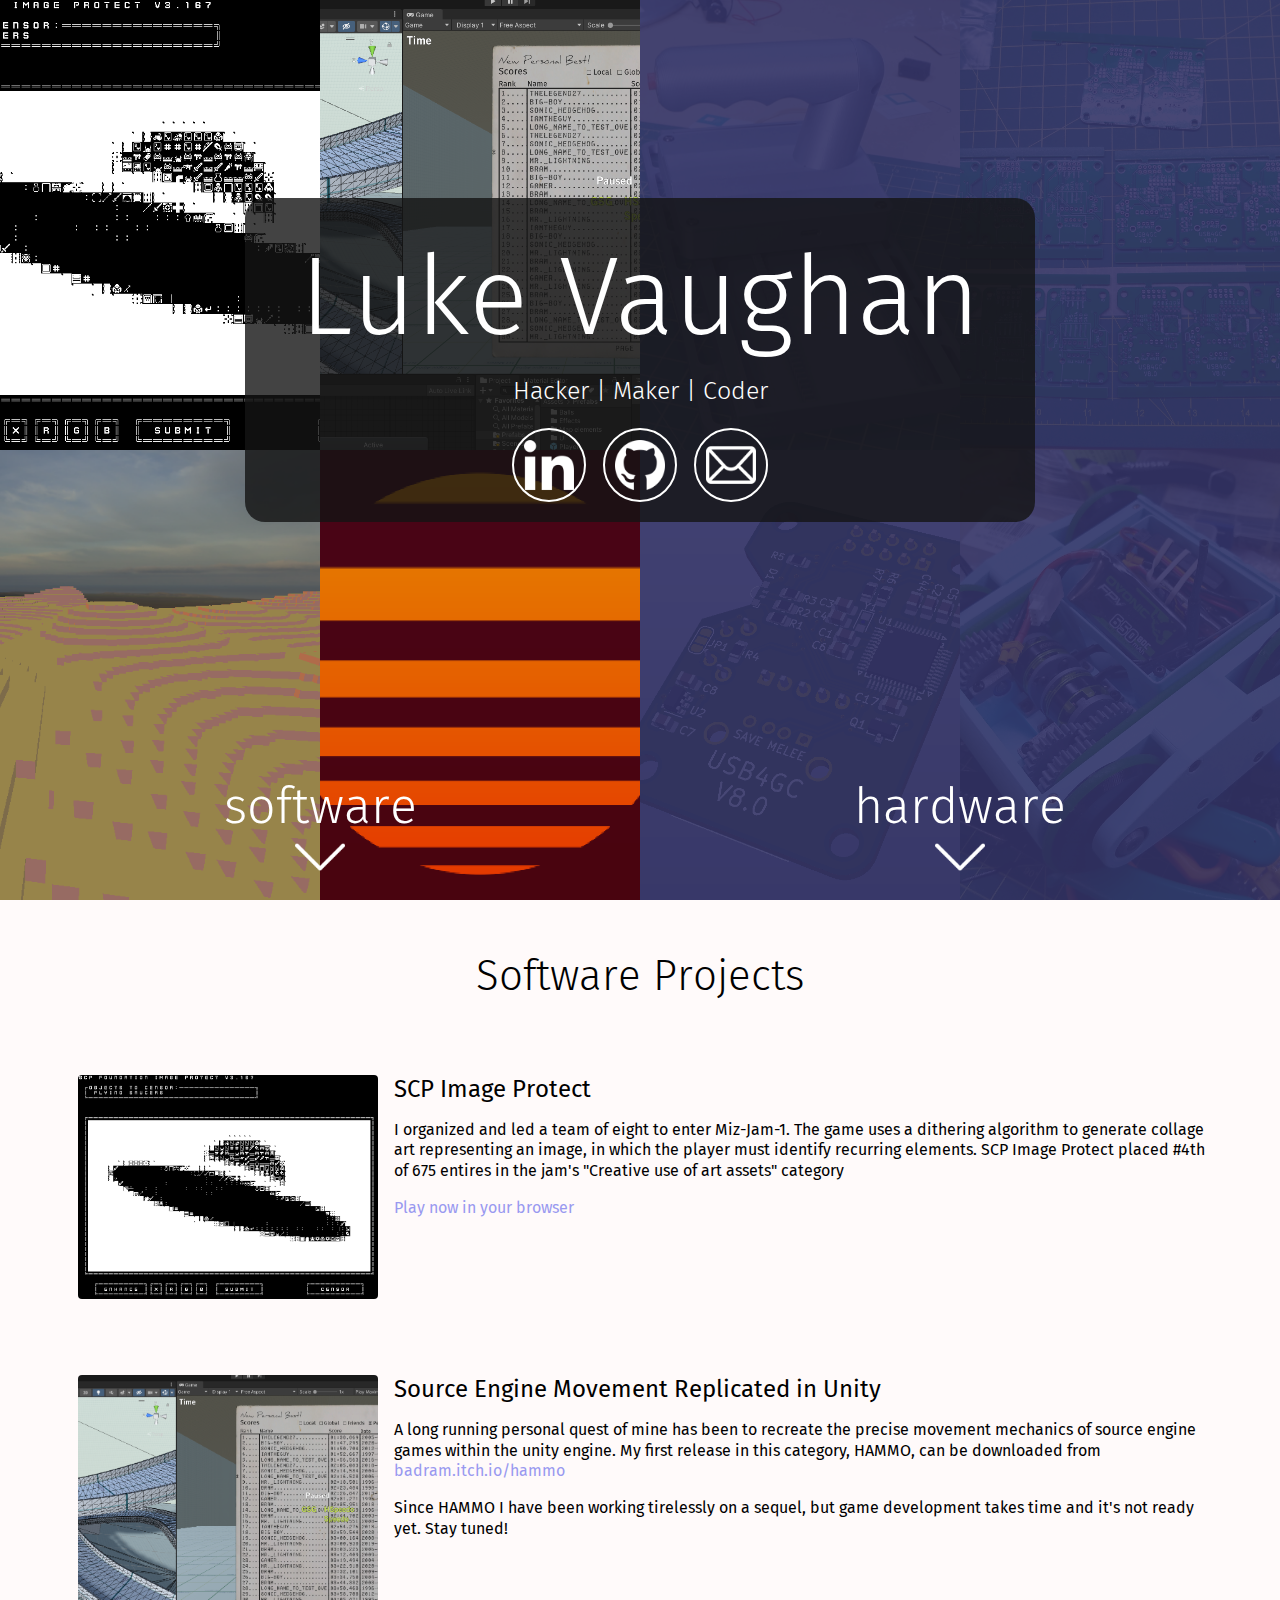
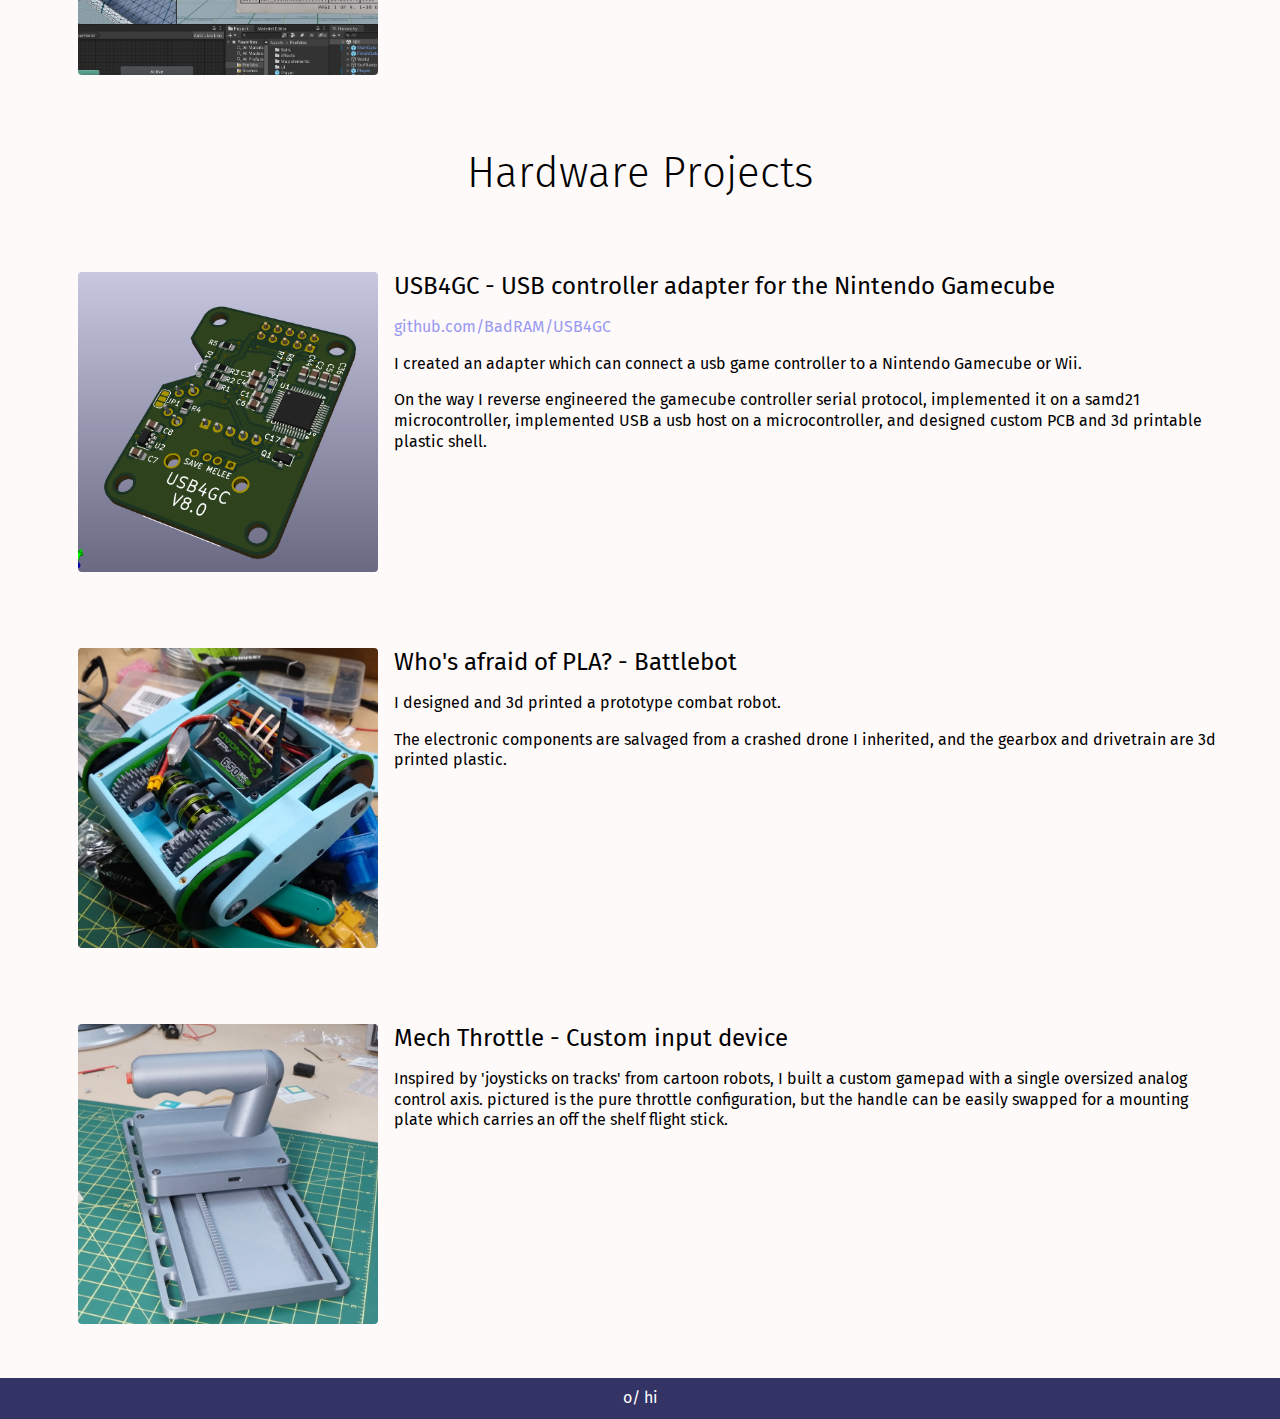
==== commit 795352be: "fixed down arrow positioning on differently scaled windows" ====
--- a/index.html
+++ b/index.html
@@ -51,7 +51,7 @@
             </section>
             <section>
                 <img src="outleague.png" class="projectimg">
-                <h2>Source Engine Movement</h2>
+                <h2>Source Engine Movement Replicated in Unity</h2>
                 <p>
                     A long running personal quest of mine has been to recreate the precise movement mechanics of source engine games within the unity engine. My first release in this category, HAMMO, can be downloaded from <a href="https://badram.itch.io/hammo">badram.itch.io/hammo</a>
                 </p>
--- a/style.css
+++ b/style.css
@@ -128,8 +128,8 @@
 .splitText {
     color: #FFFFFF;
     position: absolute;
-    bottom: 10%;
-    height: 40px;
+    bottom: 2%;
+    height: 120px;
     width: 50%;
     text-align: center;
     font-size: 25px;
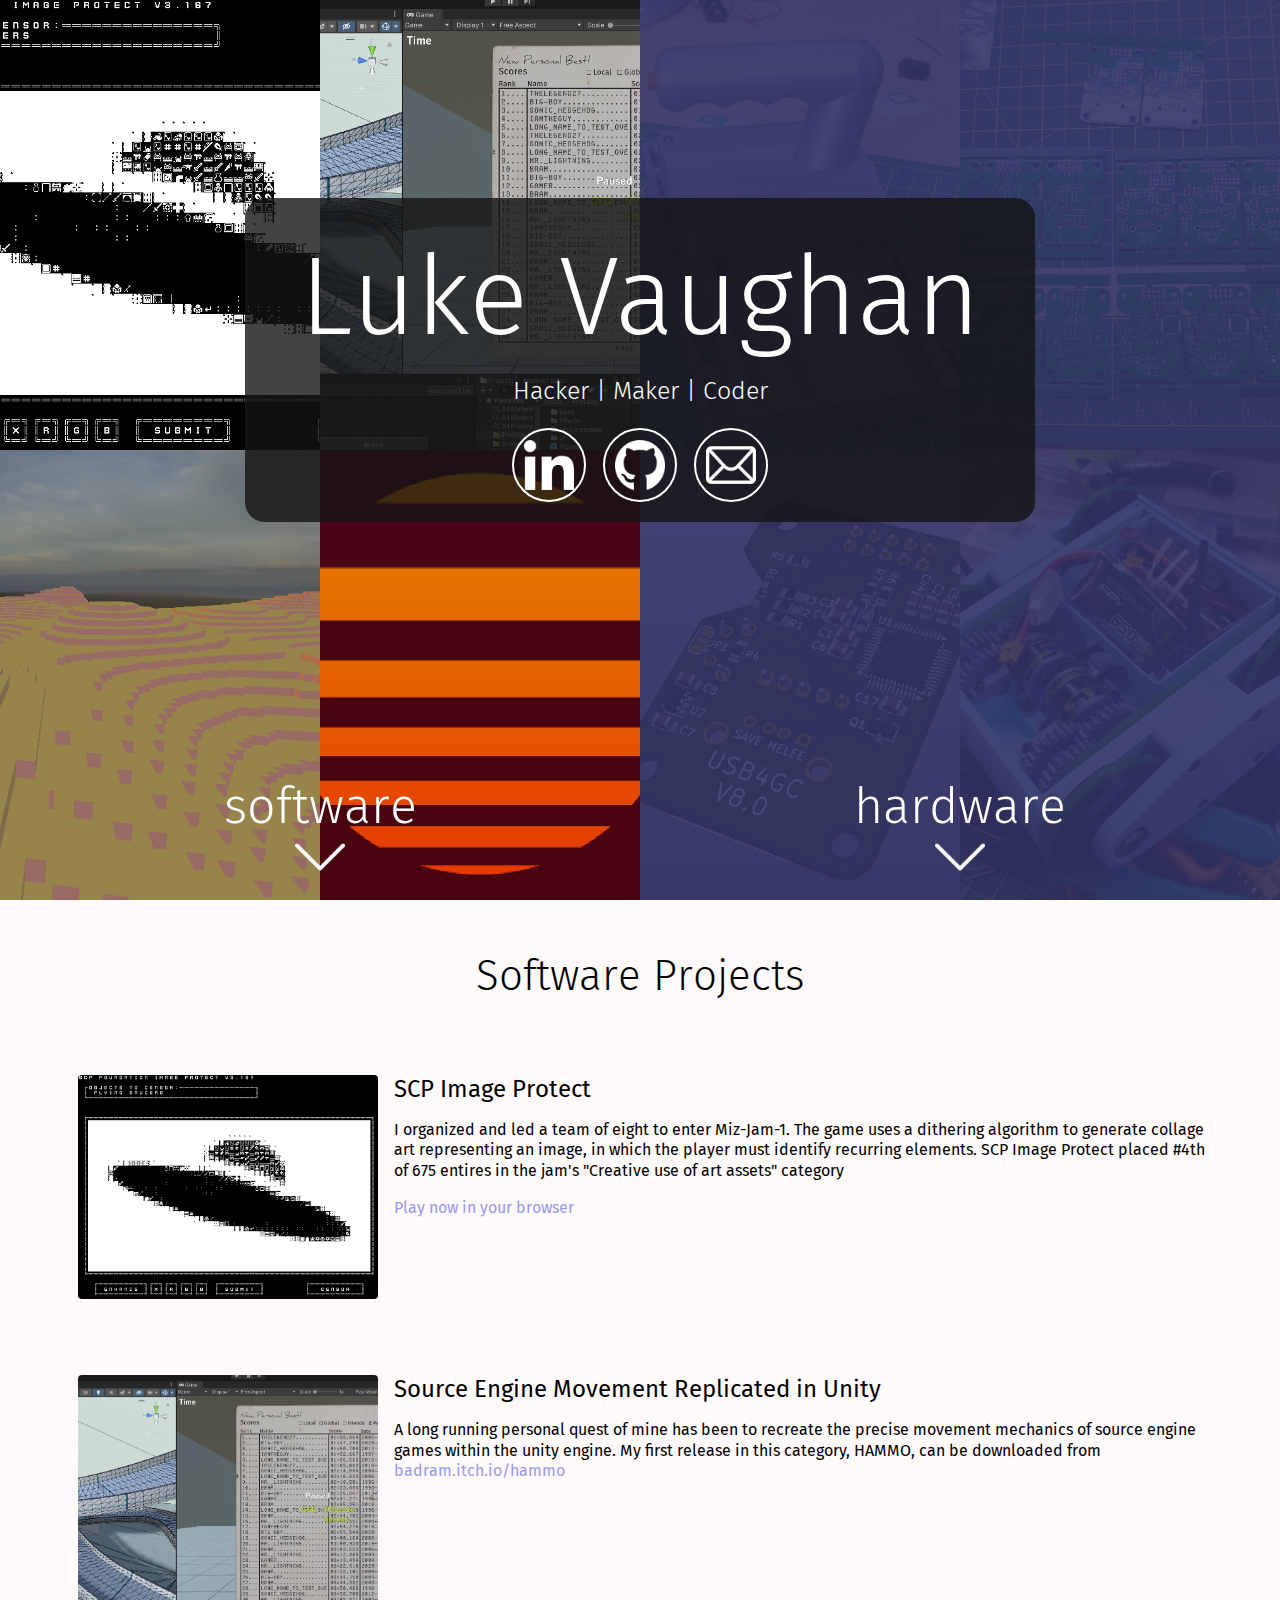
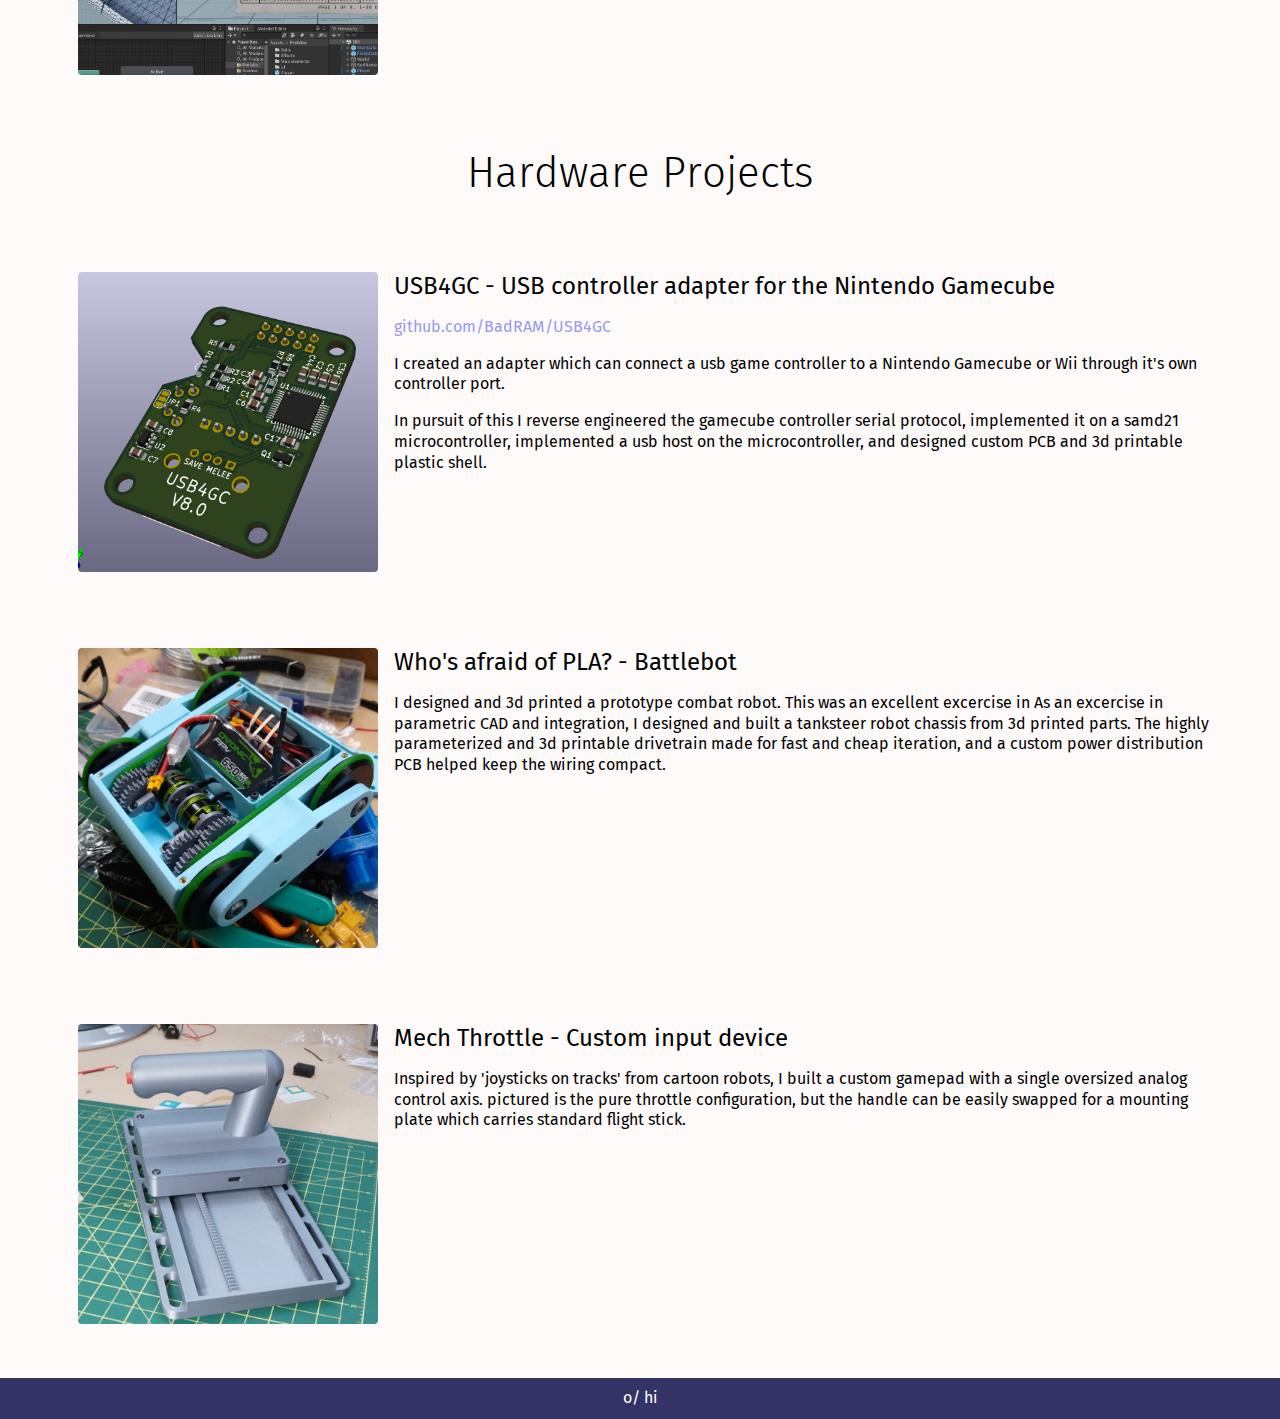
==== commit 00e23fa9: "text touch up" ====
--- a/index.html
+++ b/index.html
@@ -55,9 +55,6 @@
                 <p>
                     A long running personal quest of mine has been to recreate the precise movement mechanics of source engine games within the unity engine. My first release in this category, HAMMO, can be downloaded from <a href="https://badram.itch.io/hammo">badram.itch.io/hammo</a>
                 </p>
-                <p>
-                    Since HAMMO I have been working tirelessly on a sequel, but game development takes time and it's not ready yet. Stay tuned!
-                </p>
             </section>
             <section id="hardware">
                 <h1 class="section-header">Hardware Projects</h1>
@@ -67,27 +64,28 @@
                 <h2>USB4GC - USB controller adapter for the Nintendo Gamecube</h2>
                 <a href="https://github.com/BadRAM/USB4GC">github.com/BadRAM/USB4GC</a>
                 <p>
-                    I created an adapter which can connect a usb game controller to a Nintendo Gamecube or Wii. 
+                    I created an adapter which can connect a usb game controller to a Nintendo Gamecube or Wii through it's own controller port.
                 </p>
                 <p>
-                    On the way I reverse engineered the gamecube controller serial protocol, implemented it on a samd21 microcontroller, implemented USB a usb host on a microcontroller, and designed custom PCB and 3d printable plastic shell. 
+                    In pursuit of this I reverse engineered the gamecube controller serial protocol, implemented it on a samd21 microcontroller, implemented a usb host on the microcontroller, and designed custom PCB and 3d printable plastic shell. 
                 </p>
             </section>
             <section>
                 <img src="battlebot.png" class="projectimg">
                 <h2>Who's afraid of PLA? - Battlebot</h2>
                 <p>
-                    I designed and 3d printed a prototype combat robot.
+                    I designed and 3d printed a prototype combat robot. This was an excellent excercise in 
+                    As an excercise in parametric CAD and integration, I designed and built a tanksteer robot chassis from 3d printed parts. The highly parameterized and 3d printable drivetrain made for fast and cheap iteration, and a custom power distribution PCB helped keep the wiring compact.
                 </p>
                 <p>
-                    The electronic components are salvaged from a crashed drone I inherited, and the gearbox and drivetrain are 3d printed plastic.
+                    
                 </p>
             </section>
             <section>
                 <img src="throttle.jpg" class="projectimg">
                 <h2>Mech Throttle - Custom input device</h2>
                 <p>
-                    Inspired by 'joysticks on tracks' from cartoon robots, I built a custom gamepad with a single oversized analog control axis. pictured is the pure throttle configuration, but the handle can be easily swapped for a mounting plate which carries an off the shelf flight stick.
+                    Inspired by 'joysticks on tracks' from cartoon robots, I built a custom gamepad with a single oversized analog control axis. pictured is the pure throttle configuration, but the handle can be easily swapped for a mounting plate which carries standard flight stick.
                 </p>
             </section>
         </main>
--- a/style.css
+++ b/style.css
@@ -104,7 +104,7 @@
 {
     position: absolute;
     width: 50%;
-    height: 100%;
+    height: 100vh;
     margin: 0;
     padding: 0;
     z-index: 3;
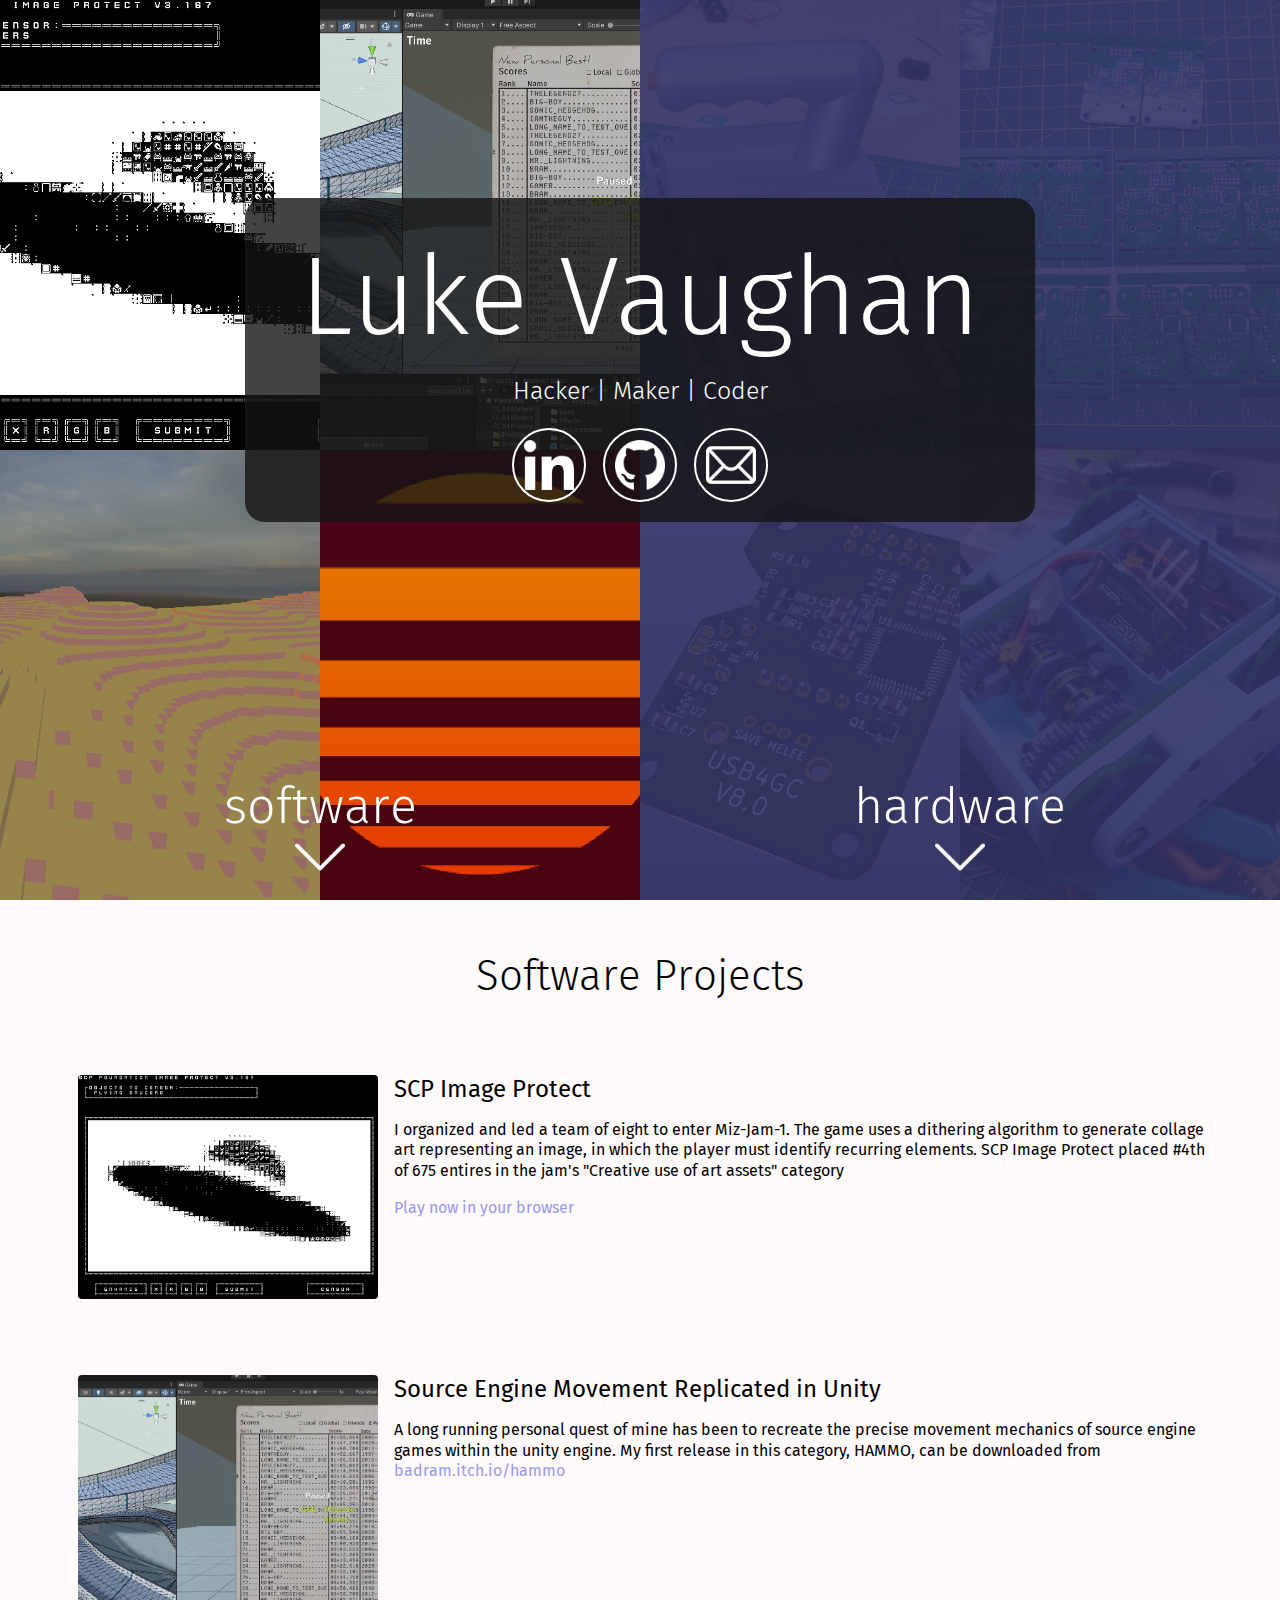
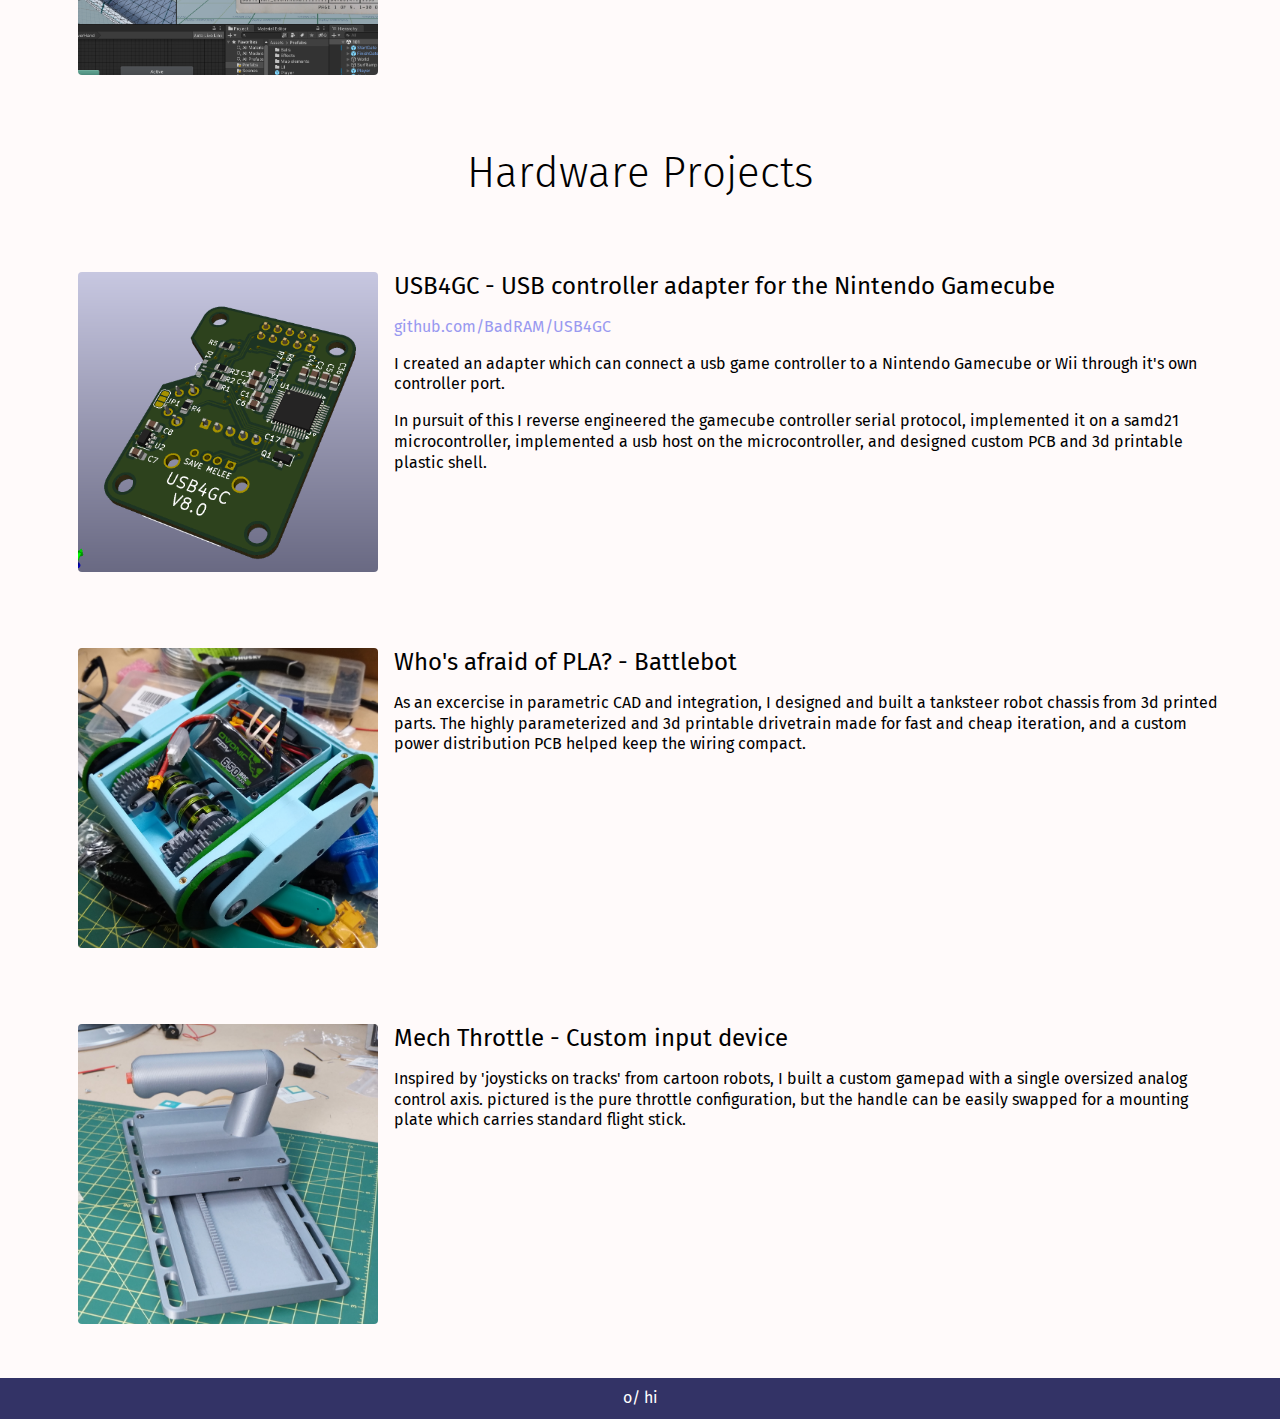
==== commit 1a1fb573: "Fix typo in battlebot section" ====
--- a/index.html
+++ b/index.html
@@ -74,7 +74,6 @@
                 <img src="battlebot.png" class="projectimg">
                 <h2>Who's afraid of PLA? - Battlebot</h2>
                 <p>
-                    I designed and 3d printed a prototype combat robot. This was an excellent excercise in 
                     As an excercise in parametric CAD and integration, I designed and built a tanksteer robot chassis from 3d printed parts. The highly parameterized and 3d printable drivetrain made for fast and cheap iteration, and a custom power distribution PCB helped keep the wiring compact.
                 </p>
                 <p>
@@ -93,4 +92,4 @@
             o/ hi
         </footer>
     </body>
-</html>+</html>
